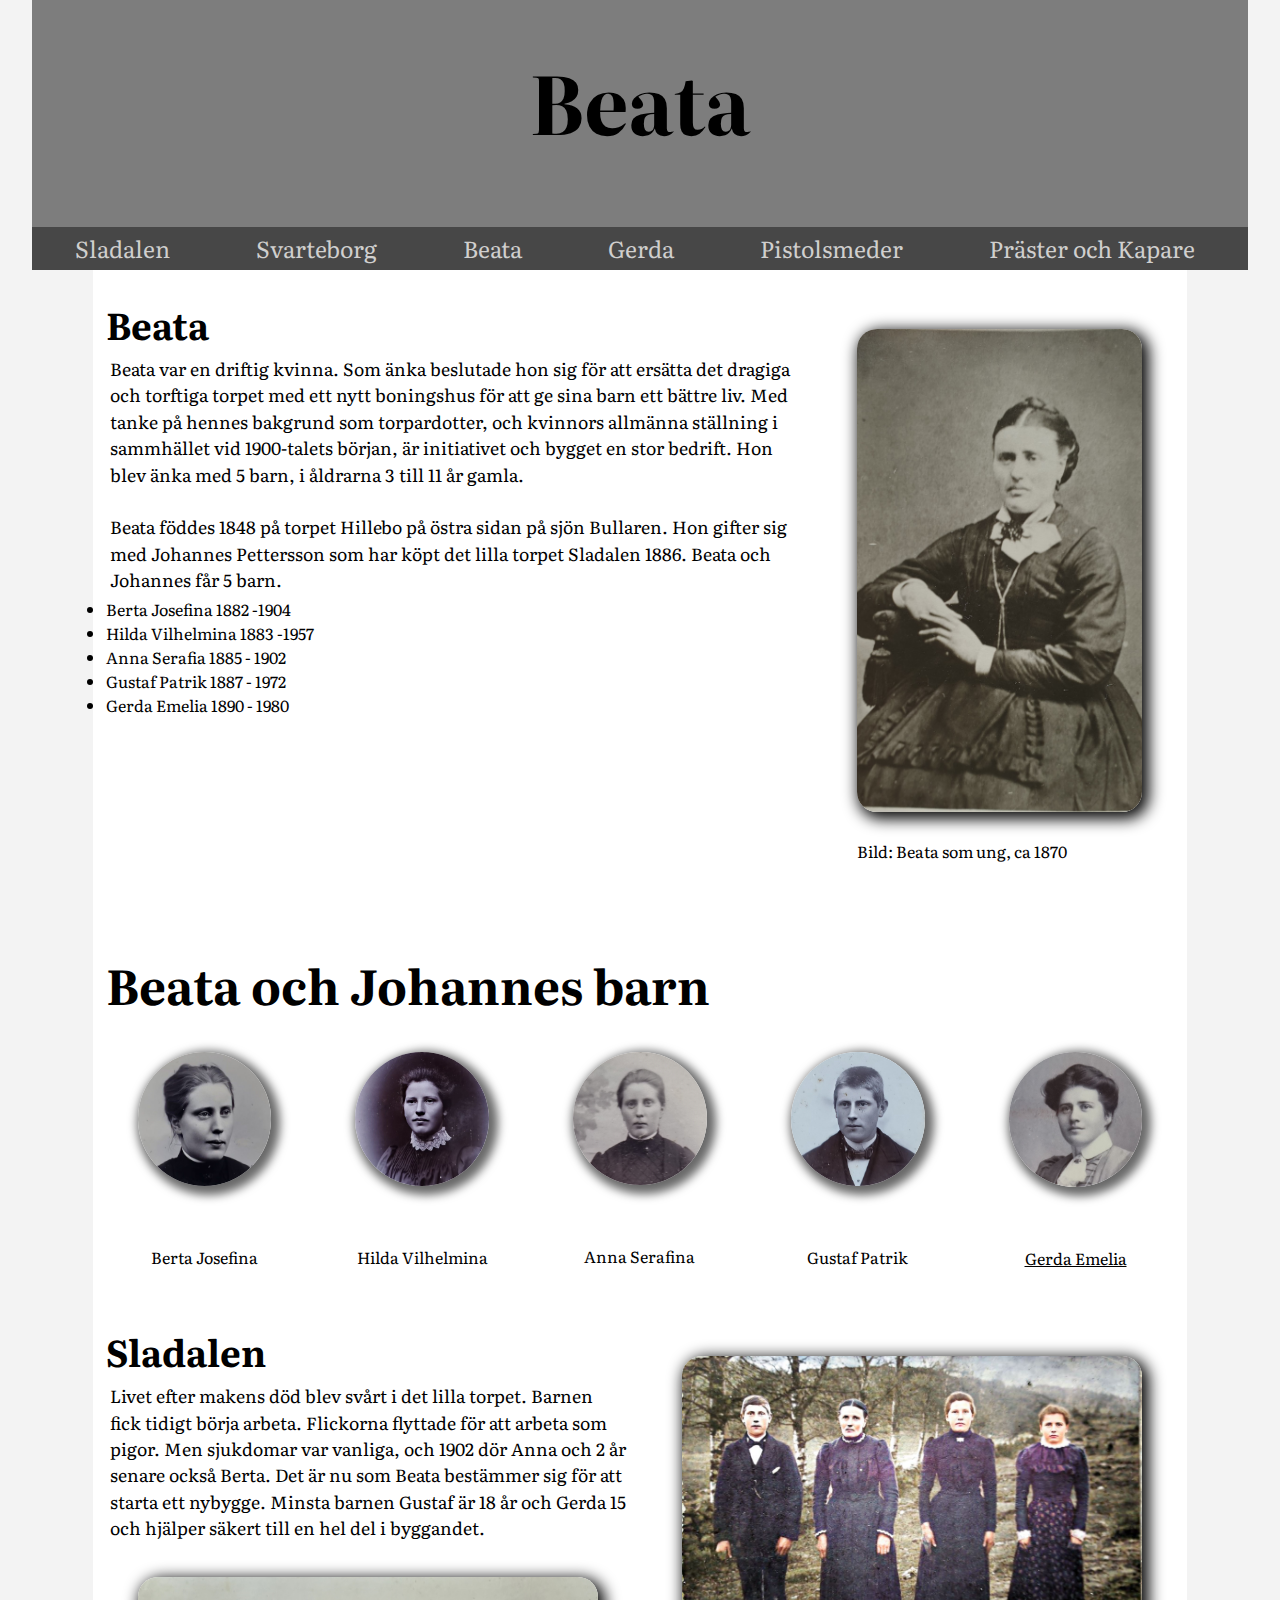
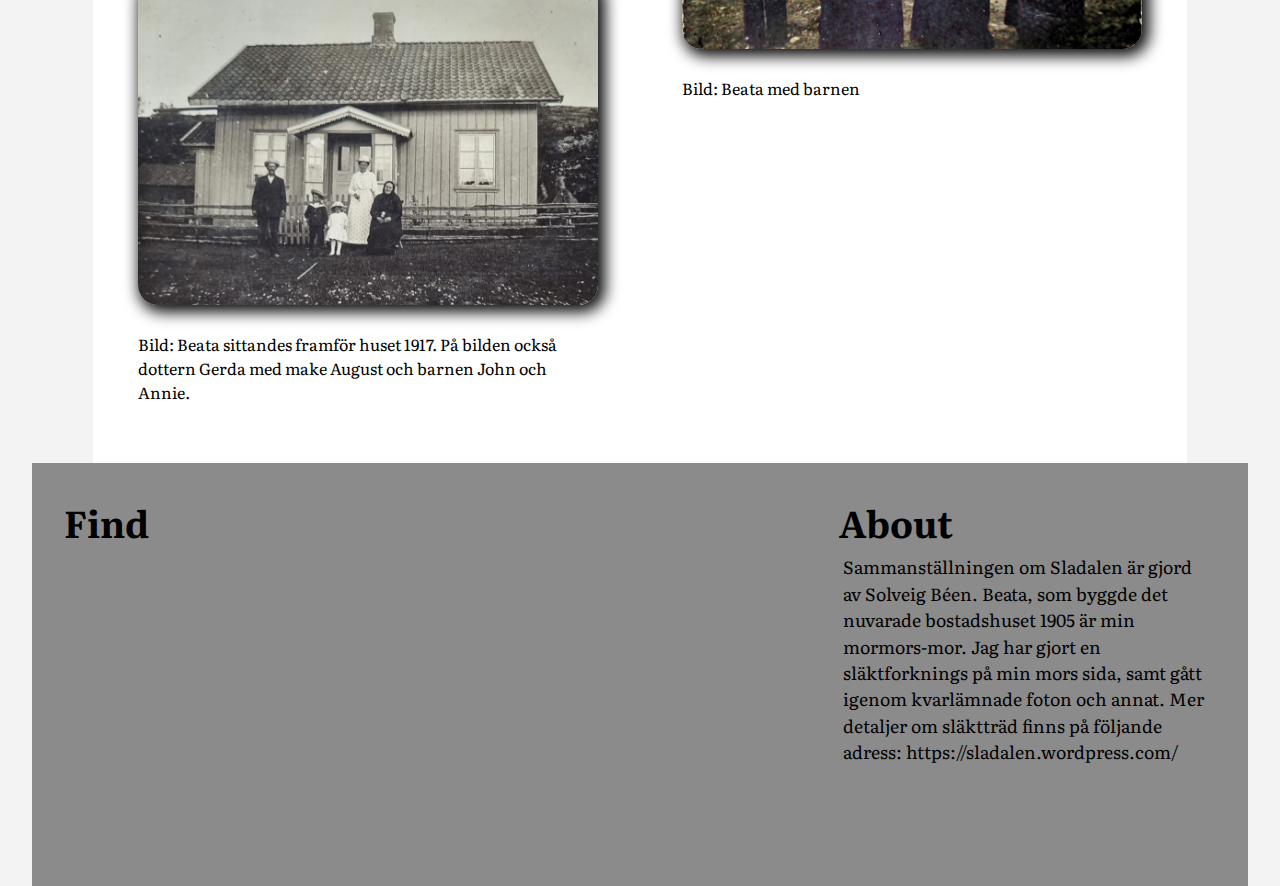
==== Beata.html @ 6a4f31ff "Pages Gerda and Beata added" ====
<!DOCTYPE html>
<html lang="en">
<head>
  <meta charset="UTF-8">
  <meta name="viewport" content="width=device-width, initial-scale=1.0">
  <title>Beata - Sladalen</title>
  <link rel="stylesheet" href="style.css">

  <link rel="preconnect" href="https://fonts.googleapis.com">
  <link rel="preconnect" href="https://fonts.gstatic.com" crossorigin>
  <link href="https://fonts.googleapis.com/css2?family=Hedvig+Letters+Serif:opsz@12..24&display=swap" rel="stylesheet">

  <link rel="preconnect" href="https://fonts.googleapis.com">
  <link rel="preconnect" href="https://fonts.gstatic.com" crossorigin>
  <link href="https://fonts.googleapis.com/css2?family=Libre+Bodoni:wght@300&family=Literata:opsz@7..72&display=swap" rel="stylesheet">
</head>
<body>
  <div id="content-container">
    <header class="header__layout header__layout--narrow">
      <div  class="header-title">
        <h1 class="font--h1">Beata</h1>
      </div>
      <nav class="nav__container">
        <ul class="menu">
            <li class="menu__menuItem"><a href="/index.html">Sladalen</a></li>
            <li class="menu__menuItem"><a href="#work">Svarteborg</a></li>
            <li class="menu__menuItem"><a href="/Beata.html">Beata</a></li>
            <li class="menu__menuItem"><a href="/Gerda.html">Gerda</a></li>
            <li class="menu__menuItem"><a href="/Pistolsmeder.html">Pistolsmeder</a></li>
            <li class="menu__menuItem"><a href="#contact">Präster och Kapare</a></li>
        </ul>
      </nav>
    </header>

    <section class="section__container grid-template--3col">
      <article class="section__container--white-layout col-1">
        <h3 class="font--h3 font--black">Beata</h3>
        <p class="font--text font--black">Beata var en driftig kvinna. Som änka beslutade hon sig för att ersätta det dragiga och torftiga torpet med ett nytt boningshus för att ge sina barn ett bättre liv. Med tanke på hennes bakgrund som torpardotter, och kvinnors allmänna ställning i sammhället vid 1900-talets början, är initiativet och bygget en stor bedrift. Hon blev änka med 5 barn, i åldrarna 3 till 11 år gamla.</br>  </br> 
          Beata föddes 1848 på torpet Hillebo på östra sidan på sjön Bullaren.
          Hon gifter sig med Johannes Pettersson som har köpt det lilla torpet Sladalen 1886. Beata och Johannes får 5 barn. </p> 
          <ul>
            <li>Berta Josefina 1882 -1904</li>
            <li>Hilda Vilhelmina 1883 -1957</li>
            <li>Anna Serafia  1885 - 1902</li>
            <li>Gustaf Patrik 1887 - 1972</li>
            <li>Gerda Emelia 1890 - 1980</li>
          </ul>
          </article>

          <aside class="section__content col-2">
        
            <figure class="figure__wrapper">
              <img src="/images/Beata.jpg" alt="sv/v foto Beata som ung"  class="image__element image__element--card-style">
              <figcaption class="font--black" >Bild: Beata som ung, ca 1870 </figcaption>
            </figure>
          
          </aside>
    </section>
    <section class="section__container">
      <article class="section__container--white-layout">
        <h2 class="font--h2">Beata och Johannes barn</h2>
        <div class="grid-template--5col">
        
          <div class="container__flex">
            
              <figure class="figure__wrapper">
                <img src="/images/Berta.jpg" alt="sv/v foto Anna"  class="image__element image__element--circle">
              </figure>
          
            <p>Berta Josefina</p>
          </div>
          <div class="container__flex">
          <figure class="figure__wrapper">
            <img src="/images/Hilda Vilhelmina.jpg" alt="sv/v foto Hilda"  class="image__element image__element--circle">
          </figure>
            <p>Hilda Vilhelmina</p>
          </div>
          <div class="container__flex">
            <figure class="figure__wrapper">
              <img src="/images/Anna1.jpg" alt="sv/v foto Anna"  class="image__element image__element--circle">
            </figure>
            <p>Anna Serafina</p>
          </div>
          <div class="container__flex">
            <figure class="figure__wrapper">
              <img src="/images/Gustaf Patrik.jpg" alt="sv/v foto Gustaf"  class="image__element image__element--circle">
            </figure>
            <p>Gustaf Patrik</p>
          </div>
          <div class="container__flex">
            <figure class="figure__wrapper">
              <img src="/images/Gerda 2.jpg" alt="sv/v foto Gerda"  class="image__element image__element--circle">
            </figure>
            <p><a href="/Gerda.html">Gerda Emelia</a></p>
          </div>
      </article>
    </section>

    <section class="section__container grid-template--2col">

      <article class="section__container--white-layout col-1">

        <h3 class="font--h3 font--black">Sladalen</h3>
        <p class="font--text font--black">Livet efter makens död blev svårt i det lilla torpet. Barnen fick tidigt börja arbeta. Flickorna flyttade för att arbeta som pigor. Men sjukdomar var vanliga, och 1902 dör Anna och 2 år senare också Berta. Det är nu som Beata bestämmer sig för att starta ett nybygge. Minsta barnen Gustaf är 18 år och Gerda 15 och hjälper säkert till en hel del i byggandet. 


        <figure class="figure__wrapper">
          <img src="/images/Sladalen 1917.jpg" alt="sv/v foto Sladalen 1917"  class="image__element image__element--card-style">
          <figcaption class="font--black" >Bild: Beata sittandes framför huset 1917. På bilden också dottern Gerda med make August och barnen John och Annie.</figcaption>
        </figure>
      </article>
      <article class="section__container--white-layout col-2">

        <figure class="figure__wrapper">
          <img src="/images/Beata m barn.jpg" alt="sv/v foto Beata med barnen Gustaf, Anna och Gerda"  class="image__element image__element--card-style">
          <figcaption class="font--black" >Bild: Beata med barnen  </figcaption>
        </figure>
      </article>
    </section>


    
    <footer class="grid-template--3col"
    >
      <div class="col-1">
        <h3 class="font--h3">Find</h3>
        <iframe src="https://www.google.com/maps/embed?pb=!1m18!1m12!1m3!1d19124.78652272703!2d11.59828302241227!3d58.55956154463955!2m3!1f0!2f0!3f0!3m2!1i1024!2i768!4f13.1!3m3!1m2!1s0x4645ab4264852eb9%3A0x27697c1efc4f1403!2sSLADALEN%2011%2C%20450%2052%20Dingle!5e0!3m2!1sen!2sse!4v1706273907176!5m2!1sen!2sse" id="map"  allowfullscreen="" loading="lazy" referrerpolicy="no-referrer-when-downgrade"></iframe>
      </div>
      <div class="col-2">
        <h3 class="font--h3">About</h3>
        <p class="font--text">Sammanställningen om Sladalen är gjord av Solveig Béen. Beata, som byggde det nuvarade bostadshuset 1905 är min mormors-mor. Jag har gjort en släktforknings på min mors sida, samt gått igenom kvarlämnade foton och annat.
        Mer detaljer om släktträd finns på följande adress: https://sladalen.wordpress.com/
        </p>

      </div>
    </footer>




  </div>
  
</body>
</html>
---- style.css ----
* {
padding:0;
margin:0;
box-sizing: border-box;
font-family: 'Literata', serif;
color: rgb(0, 0, 0);}

body {
  /*font-family: 'Roboto', 'Open Sans',  sans-serif;
  font-size: 16px;
  line-height: 22px;*/
  background-color: #f3f3f3;
 width:100vw;
} 

/*Common Font-styles */

.font--h1 {
  font-size: 2rem;
  @media screen and (min-width: 768px) {
    font-size: 5rem;
    }
}

.font--h2 {
   font-size: 2rem;
   @media screen and (min-width: 768px) {
    font-size: 3rem;
    }
 }

 .font--h3 {
   font-size: 1.5rem;
   @media screen and (min-width: 768px) {
    font-size: 2.3rem;
    }
 }
.font--text {
  font-size: 0.8rem;
  font-weight: 400;
  line-height: 150%;
  margin:4px;
  @media screen and (min-width: 768px) {
  font-size: 1.1rem;
  }
}

.font--black {
  color:rgb(0, 0, 0);
}

.font--white {
  color:white;
}

.font--large {
  font-size: 1.5vw;
}

.link--noDecoration {
  text-decoration: none;
}


.figure__wrapper{
  padding:2rem;
}

.image__element {
  max-width: 100%;
  height: auto;
  display: block;
  margin-bottom:3vh;
}

.image__element--card-style{
  border-radius: 20px;
  box-shadow: 4px 4px 15px 3px rgb(7, 7, 7);
}

.image__element--redsize {
  max-width:15vw;
}

.image__element--circle {
  border-radius: 50rem;
  box-shadow: 4px 4px 10px 5px rgb(105, 105, 105);
}

/* Web Page structure */

#content-container {
 max-width: 95vw;
  margin: 0 auto;
}

/*   Header   */
.header__layout{
  display:flex;
  position: relative;
  
  justify-content: space-between;
  @media screen and (min-width: 768px) {
    flex-direction: column;
    justify-content: center;
    align-items: center; /* Center align horizontally and vertically */
  }
}

.header__layout--large{
  background-image: url('images/Sladalen\ 4.jpg') ;
  background-size: cover;
  height: 25vh;
  @media screen and (min-width: 768px) {
    height: 50vh;
  }
}

.header__layout--narrow{
  background-color: #7d7d7d;
  height: 17vh;
  display:flex;
  @media screen and (min-width: 768px) {
    height: 30vh;
  }
}

.header-title {
  align-self: center; /* Centers horizontally */
  justify-self: center;
  margin:auto;
  @media screen and (min-width: 768px) {
    align-self: center; /* Centers horizontally */
    justify-self: center;
    padding:1rem 3rem;
  }
}

.header-title--background { background-color: rgba(5, 5, 5, 0.545)}

.nav__container {
  font-size:1.8vw ;
  line-height: 250%;
  background-color: #1c1c1c;
  padding:10px 0px 10px 10px;
  @media screen and (min-width: 768px) {
    background-color: #2e2e2eae;
    margin-top:auto;
    line-height: 100%;
    flex-direction: row; 
    bottom: 0; /* Aligns at the bottom */
    width: 100%; /* Makes nav full width */
  } 
} 

.menu__menuItem a {
  color:#d0cfce;
  text-decoration: none;
} 

.menu__menuItem a:hover {
  font-weight: bold;
  color:white;
} 

.menu {
  list-style: none;
  display:flex;
  flex-direction: column;
  @media screen and (min-width: 768px) {
    flex-direction: row; 
    justify-content: space-around; 
  }   
} 

.menu__menuItem {
  margin-right: 20px;
  @media screen and (min-width: 768px) {
  }  
 }

 /* Main Content */
 /*==========================*/

.section__container {
  background: white;
  padding: 3vh 1vw;
  width:100%;
  margin:auto;
  @media screen and (min-width: 768px) {
    width:90%;
   } 
}



/* for Index-page layout*/
.grid-template--2col-fixedHeight {
  display:grid;
  gap:10px;
  grid-template-columns: 1fr ;
  grid-auto-rows: 30vh;
  @media screen and (min-width: 768px) {
    grid-template-columns: 1fr 1fr;
    grid-auto-rows: 40vh;
    gap:20px;
   } 
}


/* content page layout */
.grid-template--2col {
  display:grid;
  gap:10px;
  grid-template-columns: 1fr ;
  @media screen and (min-width: 768px) {
    grid-template-columns: 1fr 1fr;
    gap:20px;
   } 
}

.grid-template--3col {
  display:grid;
  gap:10px;
  grid-template-columns: 1fr ;
  @media screen and (min-width: 768px) {
    grid-template-columns: 2fr 1fr;
    gap:20px;
   } 
}
.grid-template--5col {
  display:grid;
  gap:10px;
  grid-template-columns: 1fr ;
  @media screen and (min-width: 768px) {
    grid-template-columns: repeat(5, 1fr);
    gap:20px;
   }
}

/* position in grid */
.col-1 {
  grid-column-start: 1;
}
.col-2{
  grid-column-start: 1;
  @media screen and (min-width: 768px) {
    grid-column-start: 2;
   } 
}


/* General center vertical alignment */
.container__flex {
  display:flex;
  flex-direction: column;
  align-items: center;
}



/* Index page card layout */
.section__card{ 
  background-size: cover;
  display:flex;
  align-items: center;
  justify-content: center;
  transition:2s ease; /* Adding transition for smooth effect */
  @media screen and (min-width: 768px) {
    border-radius: 20px;
    box-shadow: 4px 4px 10px 5px rgb(105, 105, 105);
  }
}

.section__container--white-layout{ 
  background-color: white;
 
}


.title-container {
  background-color: rgba(5, 5, 5, 0.478);
  padding:1rem;
  transition:  1s ease; /* Adding transition for smooth effect */
  justify-self: center;
}

.title-container:hover {
  background-color: black;
  padding:2rem;
  border-radius: 20px;
}

#sladalen {
  background-color: #b8b3af;
  padding:1rem;
  flex-direction: column;
  @media screen and (min-width: 768px) {
    padding:2rem;
   }
}


/* Footer */
footer {
  background-color: rgb(139, 139, 139);
  padding:1rem;
@media screen and (min-width: 768px) {
  padding:2rem;
 } 
}




/* Section Content Cards */
#svarteborg {
  background-image: url('images/Svarteborg1.jpg');
  position: relative; 
 }

#beata {
  background-image: url('images/Beata\ m\ barn.jpg');
}

#gerda {
  background-image: url('images/Gerda1.jpg');
}

#pistolsmeder {
  background-image:url('images/pistolsmed.jpg') ;
}

#kapare {
  background-image: url('images/ölmevallakyrka.jpg')
}



#map {
  width:100%;
   height:300px; 
   border:0; 
}



/*   pages */
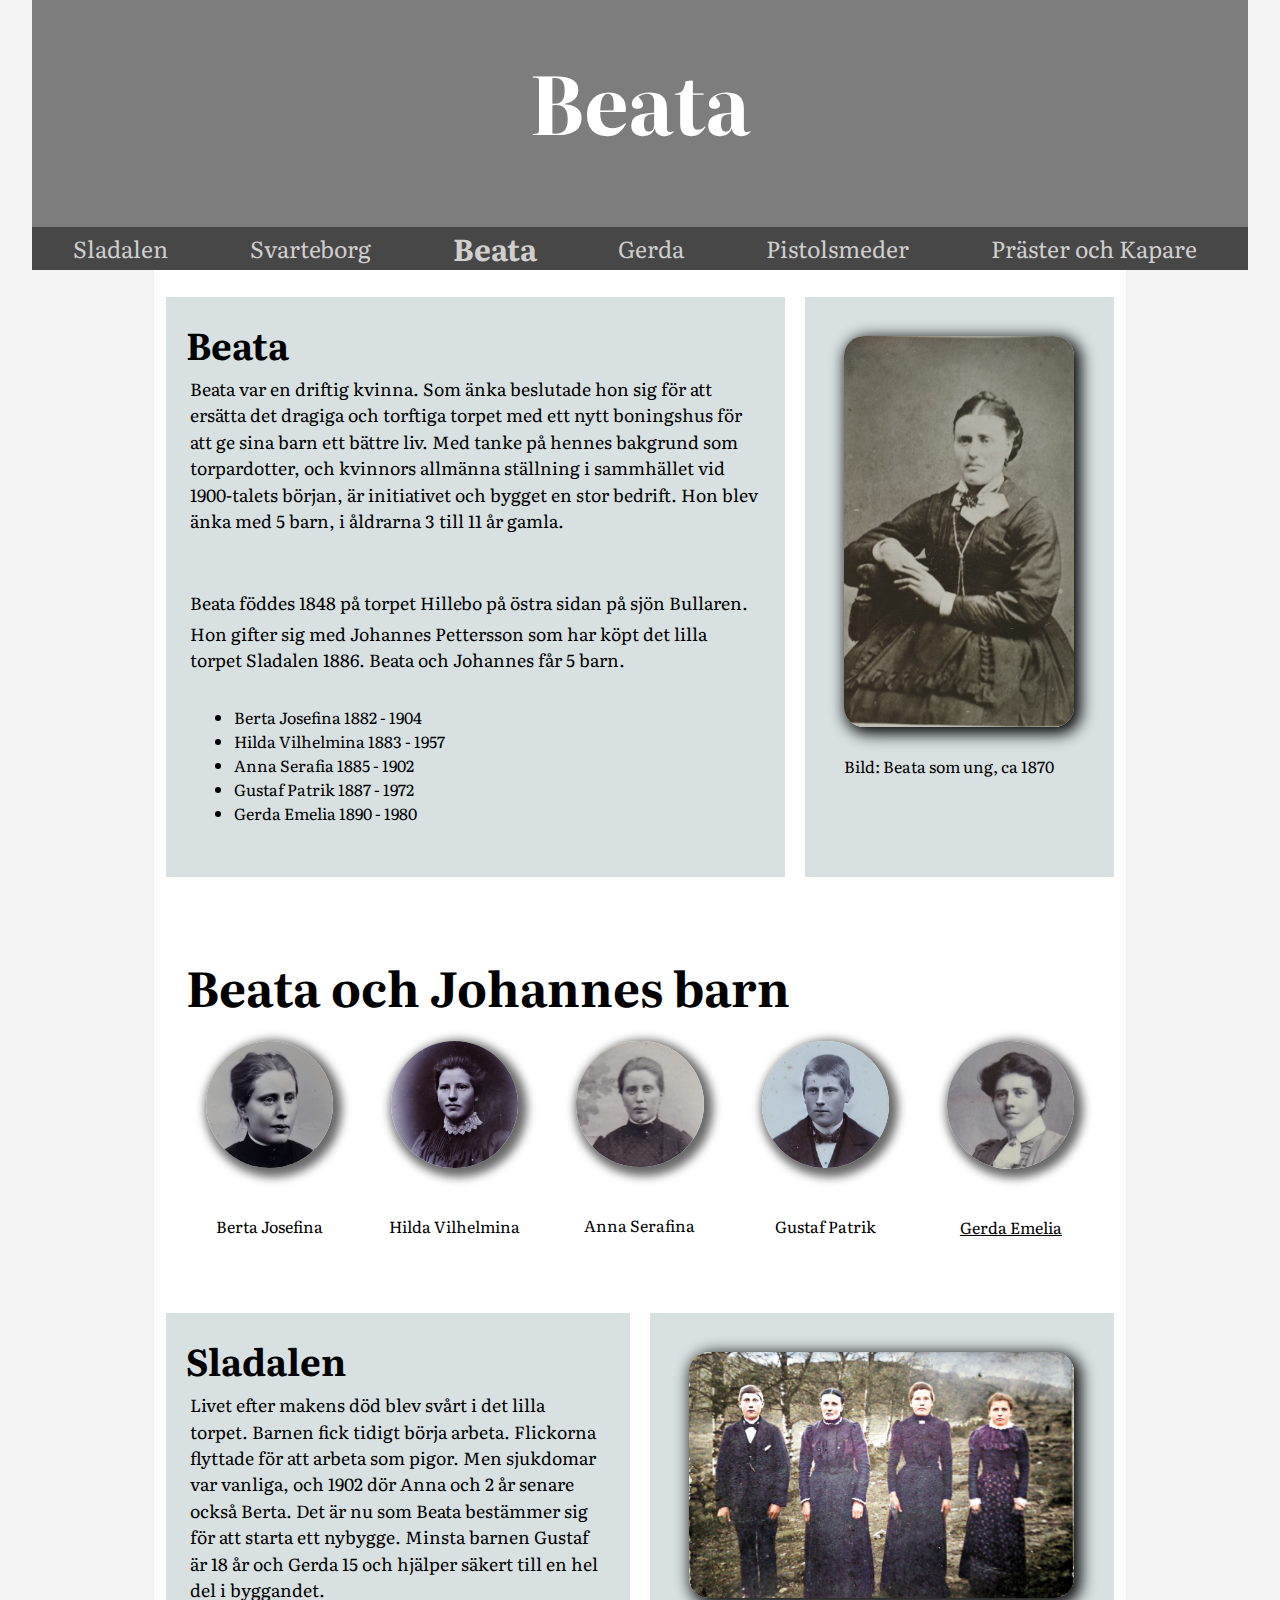
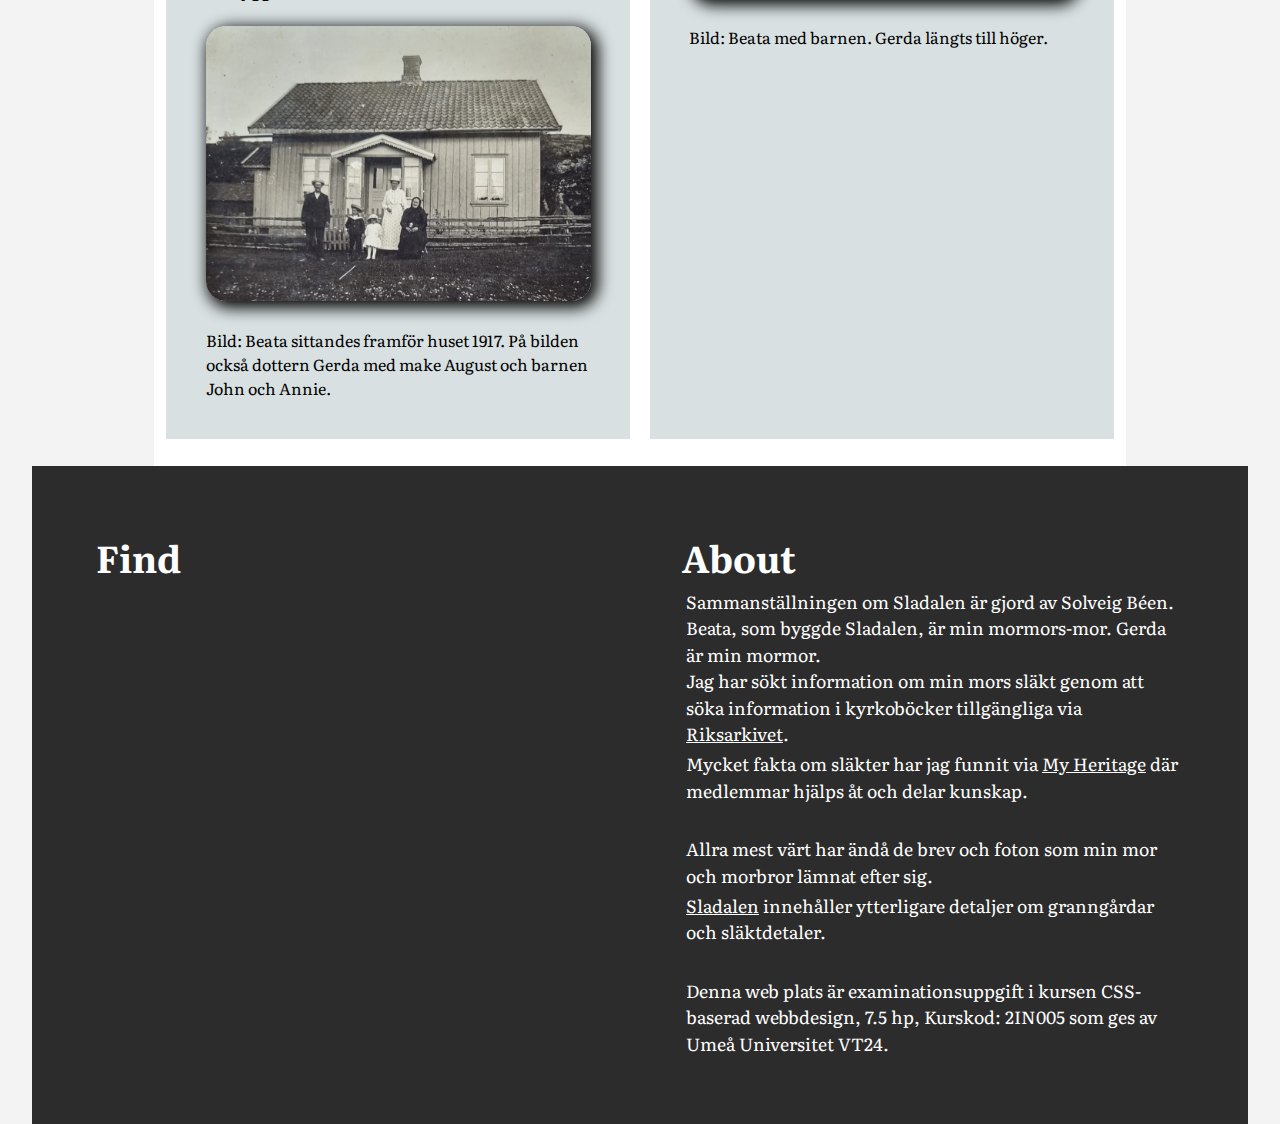
==== commit 36d5cd30: "New pages added" ====
--- a/Beata.html
+++ b/Beata.html
@@ -1,5 +1,5 @@
 <!DOCTYPE html>
-<html lang="en">
+<html lang="sv">
 <head>
   <meta charset="UTF-8">
   <meta name="viewport" content="width=device-width, initial-scale=1.0">
@@ -18,61 +18,60 @@
   <div id="content-container">
     <header class="header__layout header__layout--narrow">
       <div  class="header-title">
-        <h1 class="font--h1">Beata</h1>
+        <h1 class="font--h1 font--white">Beata</h1>
       </div>
       <nav class="nav__container">
         <ul class="menu">
             <li class="menu__menuItem"><a href="/index.html">Sladalen</a></li>
-            <li class="menu__menuItem"><a href="#work">Svarteborg</a></li>
-            <li class="menu__menuItem"><a href="/Beata.html">Beata</a></li>
+            <li class="menu__menuItem"><a href="./Svarteborg.html">Svarteborg</a></li>
+            <li class="menu__menuItem font--large"><a href="/Beata.html"> Beata</a></li>
             <li class="menu__menuItem"><a href="/Gerda.html">Gerda</a></li>
             <li class="menu__menuItem"><a href="/Pistolsmeder.html">Pistolsmeder</a></li>
-            <li class="menu__menuItem"><a href="#contact">Präster och Kapare</a></li>
+            <li class="menu__menuItem"><a href="/Priests.html">Präster och Kapare</a></li>
         </ul>
       </nav>
     </header>
 
     <section class="section__container grid-template--3col">
-      <article class="section__container--white-layout col-1">
-        <h3 class="font--h3 font--black">Beata</h3>
-        <p class="font--text font--black">Beata var en driftig kvinna. Som änka beslutade hon sig för att ersätta det dragiga och torftiga torpet med ett nytt boningshus för att ge sina barn ett bättre liv. Med tanke på hennes bakgrund som torpardotter, och kvinnors allmänna ställning i sammhället vid 1900-talets början, är initiativet och bygget en stor bedrift. Hon blev änka med 5 barn, i åldrarna 3 till 11 år gamla.</br>  </br> 
-          Beata föddes 1848 på torpet Hillebo på östra sidan på sjön Bullaren.
-          Hon gifter sig med Johannes Pettersson som har köpt det lilla torpet Sladalen 1886. Beata och Johannes får 5 barn. </p> 
-          <ul>
-            <li>Berta Josefina 1882 -1904</li>
-            <li>Hilda Vilhelmina 1883 -1957</li>
+      <article class="section__container--grey-layout col-1">
+        <h3 class="font--h3">Beata</h3>
+        <p class="font--text font--black">Beata var en driftig kvinna. Som änka beslutade hon sig för att ersätta det dragiga och torftiga torpet med ett nytt boningshus för att ge sina barn ett bättre liv. Med tanke på hennes bakgrund som torpardotter, och kvinnors allmänna ställning i sammhället vid 1900-talets början, är initiativet och bygget en stor bedrift. Hon blev änka med 5 barn, i åldrarna 3 till 11 år gamla.
+        </p>
+
+        <br>
+        <br>
+        <p class="font--text font--black">Beata föddes 1848 på torpet Hillebo på östra sidan på sjön Bullaren.</p>
+        <p class="font--text font--black">  Hon gifter sig med Johannes Pettersson som har köpt det lilla torpet Sladalen 1886. Beata och Johannes får 5 barn. </p>
+          <ul class="list_element">
+            <li>Berta Josefina 1882 - 1904</li>
+            <li>Hilda Vilhelmina 1883 - 1957</li>
             <li>Anna Serafia  1885 - 1902</li>
             <li>Gustaf Patrik 1887 - 1972</li>
             <li>Gerda Emelia 1890 - 1980</li>
           </ul>
-          </article>
+      </article>
 
-          <aside class="section__content col-2">
-        
-            <figure class="figure__wrapper">
-              <img src="/images/Beata.jpg" alt="sv/v foto Beata som ung"  class="image__element image__element--card-style">
-              <figcaption class="font--black" >Bild: Beata som ung, ca 1870 </figcaption>
-            </figure>
-          
-          </aside>
+      <aside class="section__container--grey-layout col-2">
+        <figure class="figure__wrapper">
+          <img src="/images/Beata.jpg" alt="sv/v foto Beata som ung"  class="image__element image__element--card-style">
+          <figcaption class="font--black" >Bild: Beata som ung, ca 1870 </figcaption>
+        </figure>
+      </aside>
     </section>
     <section class="section__container">
       <article class="section__container--white-layout">
         <h2 class="font--h2">Beata och Johannes barn</h2>
         <div class="grid-template--5col">
-        
           <div class="container__flex">
-            
-              <figure class="figure__wrapper">
-                <img src="/images/Berta.jpg" alt="sv/v foto Anna"  class="image__element image__element--circle">
-              </figure>
-          
+            <figure class="figure__wrapper">
+              <img src="/images/Berta.jpg" alt="sv/v foto Anna"  class="image__element image__element--circle">
+            </figure>
             <p>Berta Josefina</p>
           </div>
           <div class="container__flex">
-          <figure class="figure__wrapper">
-            <img src="/images/Hilda Vilhelmina.jpg" alt="sv/v foto Hilda"  class="image__element image__element--circle">
-          </figure>
+            <figure class="figure__wrapper">
+              <img src="/images/Hilda-Vilhelmina.jpg" alt="sv/v foto Hilda"  class="image__element image__element--circle">
+            </figure>
             <p>Hilda Vilhelmina</p>
           </div>
           <div class="container__flex">
@@ -83,62 +82,59 @@
           </div>
           <div class="container__flex">
             <figure class="figure__wrapper">
-              <img src="/images/Gustaf Patrik.jpg" alt="sv/v foto Gustaf"  class="image__element image__element--circle">
+              <img src="/images/Gustaf-Patrik.jpg" alt="sv/v foto Gustaf"  class="image__element image__element--circle">
             </figure>
             <p>Gustaf Patrik</p>
           </div>
           <div class="container__flex">
             <figure class="figure__wrapper">
-              <img src="/images/Gerda 2.jpg" alt="sv/v foto Gerda"  class="image__element image__element--circle">
+              <img src="/images/Gerda_2.jpg" alt="sv/v foto Gerda"  class="image__element image__element--circle">
             </figure>
             <p><a href="/Gerda.html">Gerda Emelia</a></p>
           </div>
+        </div>
       </article>
     </section>
 
     <section class="section__container grid-template--2col">
-
-      <article class="section__container--white-layout col-1">
-
+      <article class="section__container--grey-layout col-1">
         <h3 class="font--h3 font--black">Sladalen</h3>
-        <p class="font--text font--black">Livet efter makens död blev svårt i det lilla torpet. Barnen fick tidigt börja arbeta. Flickorna flyttade för att arbeta som pigor. Men sjukdomar var vanliga, och 1902 dör Anna och 2 år senare också Berta. Det är nu som Beata bestämmer sig för att starta ett nybygge. Minsta barnen Gustaf är 18 år och Gerda 15 och hjälper säkert till en hel del i byggandet. 
-
+        <p class="font--text font--black">Livet efter makens död blev svårt i det lilla torpet. Barnen fick tidigt börja arbeta. Flickorna flyttade för att arbeta som pigor. Men sjukdomar var vanliga, och 1902 dör Anna och 2 år senare också Berta. Det är nu som Beata bestämmer sig för att starta ett nybygge. Minsta barnen Gustaf är 18 år och Gerda 15 och hjälper säkert till en hel del i byggandet. </p>
 
         <figure class="figure__wrapper">
-          <img src="/images/Sladalen 1917.jpg" alt="sv/v foto Sladalen 1917"  class="image__element image__element--card-style">
+          <img src="/images/Sladalen_1917.jpg" alt="sv/v foto Sladalen 1917"  class="image__element image__element--card-style">
           <figcaption class="font--black" >Bild: Beata sittandes framför huset 1917. På bilden också dottern Gerda med make August och barnen John och Annie.</figcaption>
         </figure>
       </article>
-      <article class="section__container--white-layout col-2">
+      <article class="section__container--grey-layout col-2">
 
         <figure class="figure__wrapper">
-          <img src="/images/Beata m barn.jpg" alt="sv/v foto Beata med barnen Gustaf, Anna och Gerda"  class="image__element image__element--card-style">
-          <figcaption class="font--black" >Bild: Beata med barnen  </figcaption>
+          <img src="/images/Beata_m_barn.jpg" alt="sv/v foto Beata med barnen Gustaf, Anna och Gerda"  class="image__element image__element--card-style">
+          <figcaption class="font--black" >Bild: Beata med barnen. Gerda längts till höger.  </figcaption>
         </figure>
       </article>
     </section>
 
+    <footer class="footer--style grid-template--2col"
+    >
 
-    
-    <footer class="grid-template--3col"
-    >
-      <div class="col-1">
-        <h3 class="font--h3">Find</h3>
-        <iframe src="https://www.google.com/maps/embed?pb=!1m18!1m12!1m3!1d19124.78652272703!2d11.59828302241227!3d58.55956154463955!2m3!1f0!2f0!3f0!3m2!1i1024!2i768!4f13.1!3m3!1m2!1s0x4645ab4264852eb9%3A0x27697c1efc4f1403!2sSLADALEN%2011%2C%20450%2052%20Dingle!5e0!3m2!1sen!2sse!4v1706273907176!5m2!1sen!2sse" id="map"  allowfullscreen="" loading="lazy" referrerpolicy="no-referrer-when-downgrade"></iframe>
+      <div class="footer__wrapper--layout col-1">
+        <h3 class="font--h3 font--white">Find</h3>
+        <iframe src="https://www.google.com/maps/embed?pb=!1m18!1m12!1m3!1d19124.78652272703!2d11.59828302241227!3d58.55956154463955!2m3!1f0!2f0!3f0!3m2!1i1024!2i768!4f13.1!3m3!1m2!1s0x4645ab4264852eb9%3A0x27697c1efc4f1403!2sSLADALEN%2011%2C%20450%2052%20Dingle!5e0!3m2!1sen!2sse!4v1706273907176!5m2!1sen!2sse" title=" " class="footer__map--style"  allowfullscreen="" loading="lazy" referrerpolicy="no-referrer-when-downgrade"></iframe>
       </div>
-      <div class="col-2">
-        <h3 class="font--h3">About</h3>
-        <p class="font--text">Sammanställningen om Sladalen är gjord av Solveig Béen. Beata, som byggde det nuvarade bostadshuset 1905 är min mormors-mor. Jag har gjort en släktforknings på min mors sida, samt gått igenom kvarlämnade foton och annat.
-        Mer detaljer om släktträd finns på följande adress: https://sladalen.wordpress.com/
+      <div class="footer__wrapper--layout col-2">
+        <h3 class="font--h3 font--white">About</h3>
+        <p class="font--text font--white">Sammanställningen om Sladalen är gjord av Solveig Béen. Beata, som byggde Sladalen, är min mormors-mor. Gerda är min mormor.  <br>Jag har sökt information om min mors släkt genom att söka  information i kyrkoböcker tillgängliga via <a class="font--white" href="https://riksarkivet.se/start">Riksarkivet</a>.<br> </p>
+          <p class="font--text font--white">Mycket fakta om släkter har jag funnit via <a class="font--white" href="https://www.myheritage.se/">My Heritage</a> där medlemmar hjälps åt och delar kunskap.</p> <br> <p class="font--text font--white">Allra mest värt har ändå de brev och foton som min mor och morbror lämnat efter sig.</p>
+          <p class="font--text font--white"> <a class="font--white" href="https://sladalen.wordpress.com/">Sladalen</a> innehåller ytterligare detaljer om granngårdar och släktdetaler.
         </p>
+        <br>
+        <p class="font--text font--white">Denna web plats är examinationsuppgift i kursen CSS-baserad webbdesign, 7.5 hp, Kurskod: 2IN005 som ges av Umeå Universitet VT24.</p>
 
       </div>
     </footer>
 
+  </div>
 
-
-
-  </div>
-  
 </body>
 </html>--- a/style.css
+++ b/style.css
@@ -54,16 +54,28 @@
 }
 
 .font--large {
-  font-size: 1.5vw;
+  font-size: 1.3em;
+  font-weight: bold;
+}
+
+.font--cursive {
+  font-style: italic;
+}
+
+.responsive-text {
+  max-width: 100%;
 }
 
 .link--noDecoration {
   text-decoration: none;
 }
 
+.list_element {
+  margin: 2rem 3rem;
+}
 
 .figure__wrapper{
-  padding:2rem;
+  padding:1.2rem;
 }
 
 .image__element {
@@ -79,7 +91,7 @@
 }
 
 .image__element--redsize {
-  max-width:15vw;
+  max-width:30vw;
 }
 
 .image__element--circle {
@@ -87,6 +99,10 @@
   box-shadow: 4px 4px 10px 5px rgb(105, 105, 105);
 }
 
+.image__element--embedded {
+  float:right;
+}
+
 /* Web Page structure */
 
 #content-container {
@@ -97,8 +113,6 @@
 /*   Header   */
 .header__layout{
   display:flex;
-  position: relative;
-  
   justify-content: space-between;
   @media screen and (min-width: 768px) {
     flex-direction: column;
@@ -188,7 +202,7 @@
   width:100%;
   margin:auto;
   @media screen and (min-width: 768px) {
-    width:90%;
+    width:80%;
    } 
 }
 
@@ -228,6 +242,17 @@
     gap:20px;
    } 
 }
+
+.grid-template--2-1col {
+  display:grid;
+  gap:10px;
+  grid-template-columns: 1fr ;
+  @media screen and (min-width: 768px) {
+    grid-template-columns: 1fr 2fr;
+    gap:20px;
+   } 
+}
+
 .grid-template--5col {
   display:grid;
   gap:10px;
@@ -259,25 +284,18 @@
 
 
 
-/* Index page card layout */
+/* Index page card style */
 .section__card{ 
   background-size: cover;
   display:flex;
   align-items: center;
   justify-content: center;
-  transition:2s ease; /* Adding transition for smooth effect */
+  /*transition:2s ease; /* Adding transition for smooth effect */
   @media screen and (min-width: 768px) {
     border-radius: 20px;
     box-shadow: 4px 4px 10px 5px rgb(105, 105, 105);
   }
 }
-
-.section__container--white-layout{ 
-  background-color: white;
- 
-}
-
-
 .title-container {
   background-color: rgba(5, 5, 5, 0.478);
   padding:1rem;
@@ -287,10 +305,51 @@
 
 .title-container:hover {
   background-color: black;
+  padding:2rem 1rem;
+  border-radius: 20px;
+}
+
+
+
+/* content page style */
+.section__container--white-layout{ 
+  background-color: white;
+  @media screen and (min-width: 768px) {
+   padding:20px;
+  }
+}
+
+.section__container--grey-layout{ 
+  background-color: rgb(216, 224, 225);
+  @media screen and (min-width: 768px) {
+   padding:20px;
+  }
+}
+
+
+
+
+/* Footer */
+.footer--style {
+  background-color: rgb(45, 44, 44);
+  padding:1rem;
+@media screen and (min-width: 768px) {
   padding:2rem;
-  border-radius: 20px;
-}
-
+ } 
+}
+.footer__wrapper--layout{
+  padding:2rem; 
+ 
+}
+.footer__map--style {
+  width:100%;
+   height:300px; 
+   border:0; 
+   margin-top:1rem;
+}
+
+
+/* Section Content Cards */
 #sladalen {
   background-color: #b8b3af;
   padding:1rem;
@@ -300,27 +359,12 @@
    }
 }
 
-
-/* Footer */
-footer {
-  background-color: rgb(139, 139, 139);
-  padding:1rem;
-@media screen and (min-width: 768px) {
-  padding:2rem;
- } 
-}
-
-
-
-
-/* Section Content Cards */
 #svarteborg {
   background-image: url('images/Svarteborg1.jpg');
-  position: relative; 
  }
 
 #beata {
-  background-image: url('images/Beata\ m\ barn.jpg');
+  background-image: url('images/Beata_m_barn.jpg');
 }
 
 #gerda {
@@ -337,17 +381,6 @@
 
 
 
-#map {
-  width:100%;
-   height:300px; 
-   border:0; 
-}
-
-
-
-/*   pages */
-
-
-
-
-
+
+
+
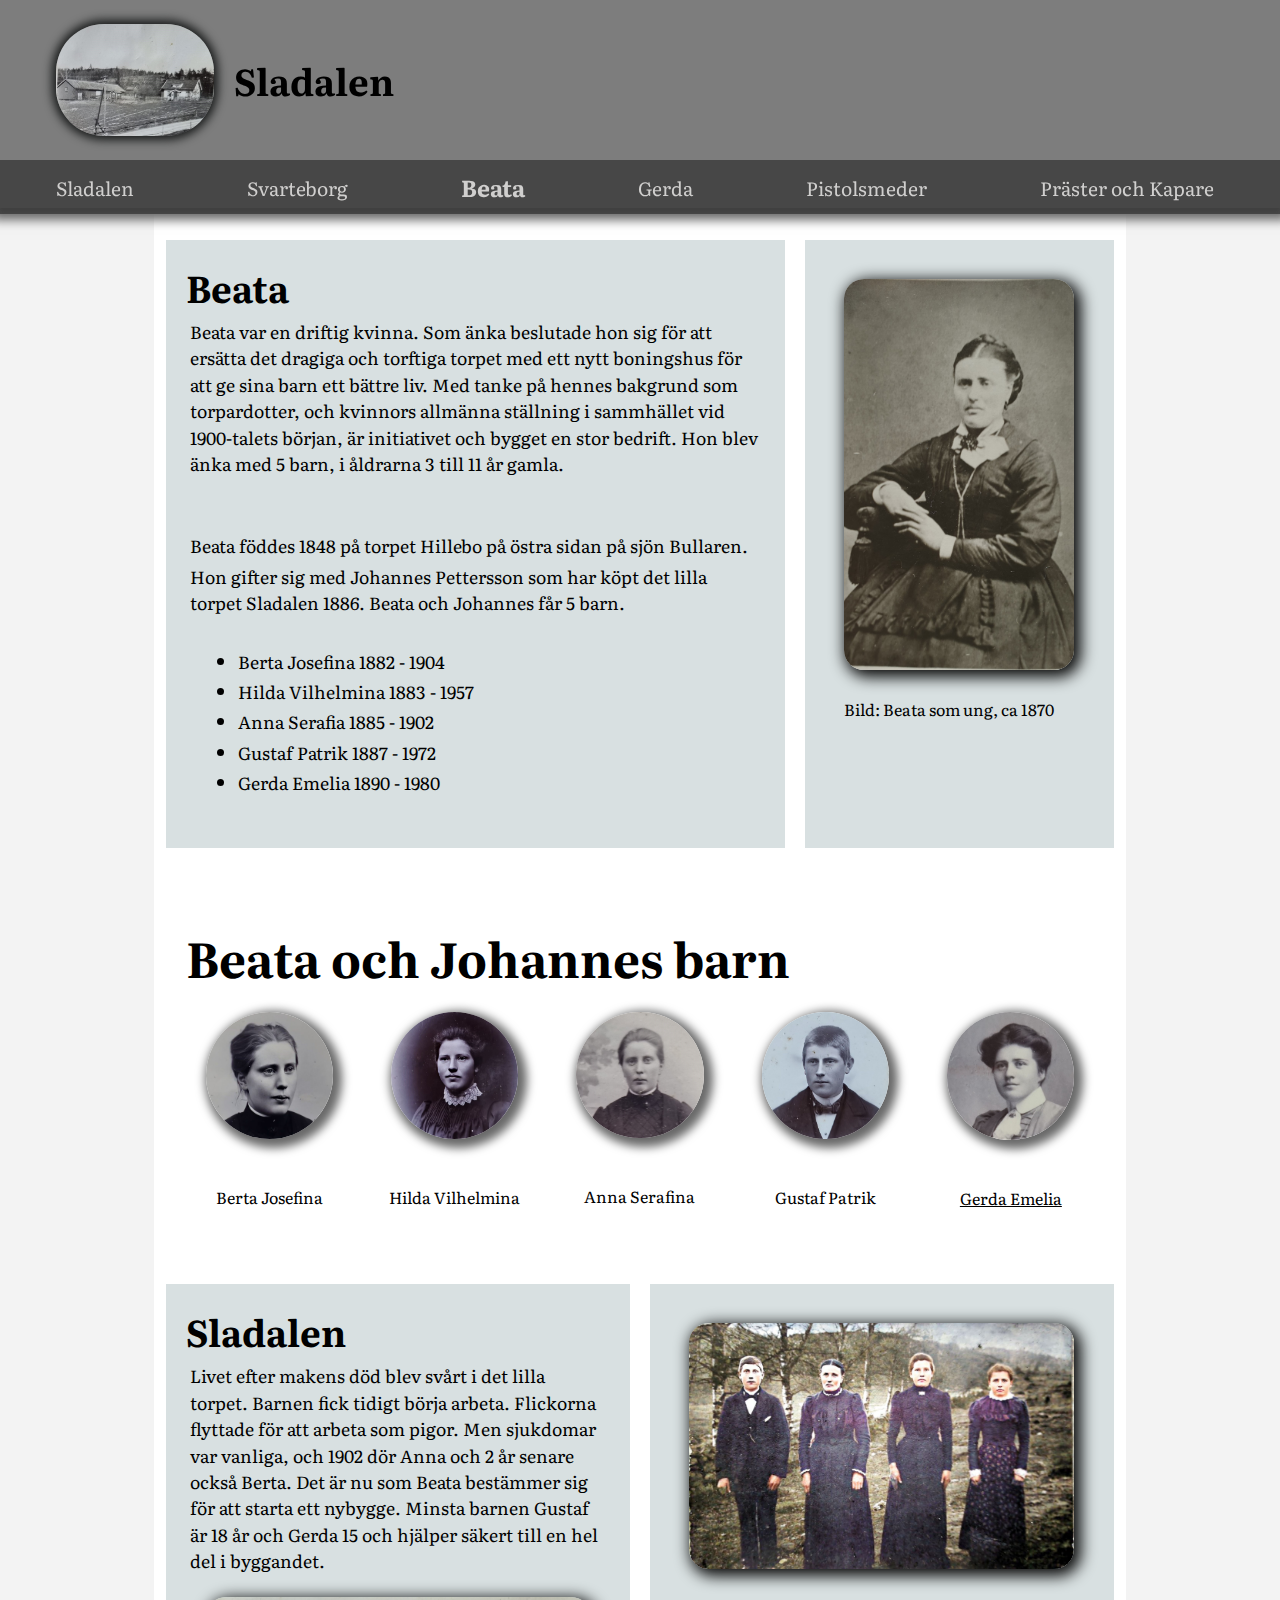
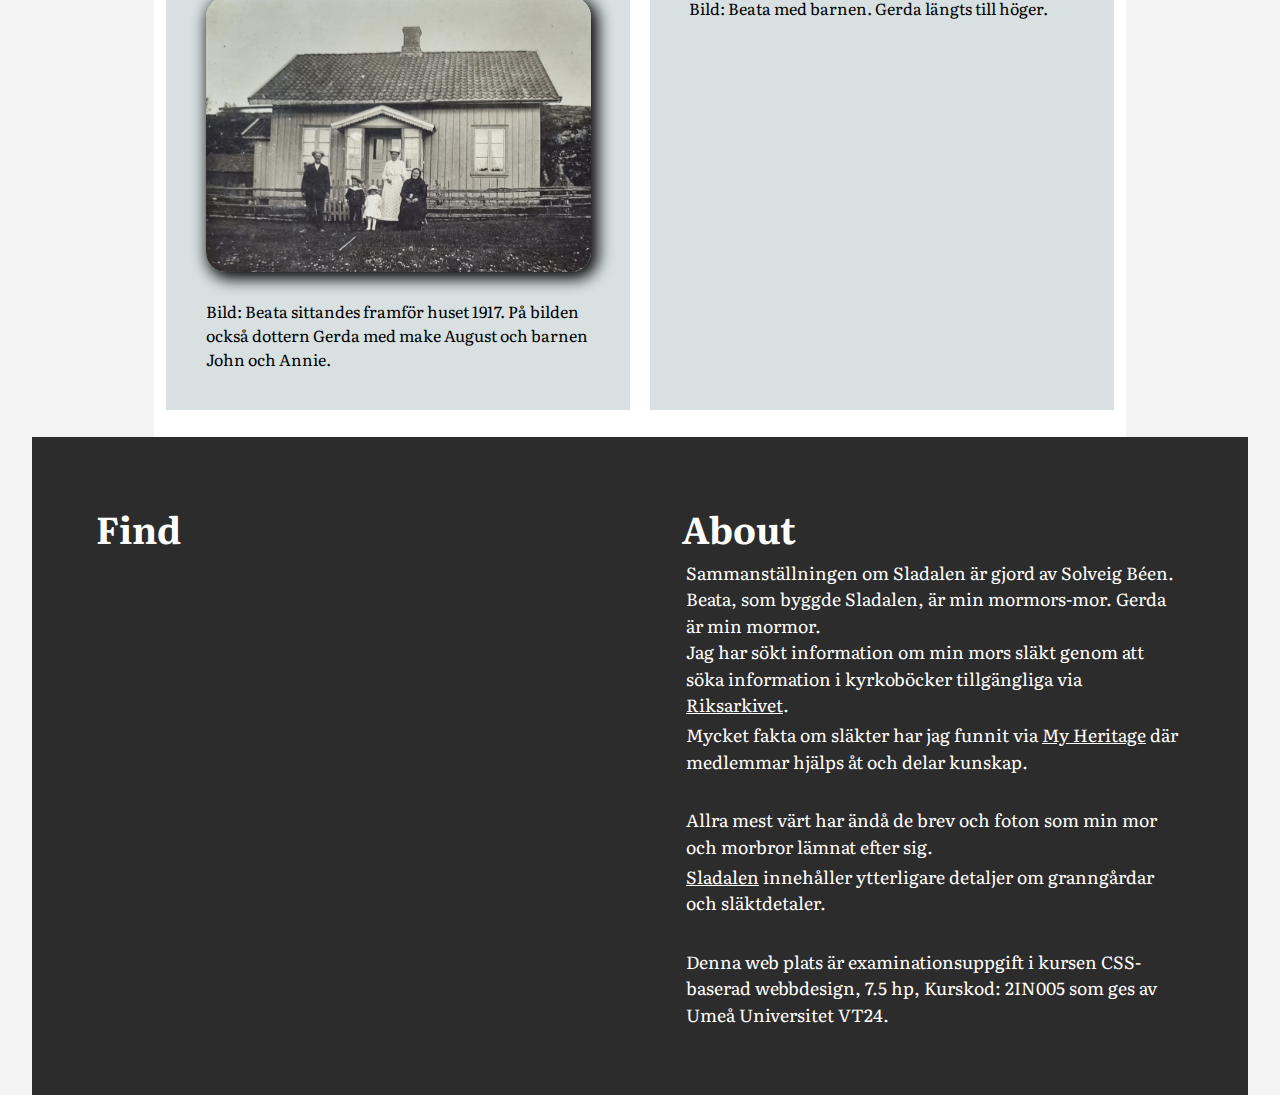
==== commit 7d0c54d0: "Updated hero." ====
--- a/Beata.html
+++ b/Beata.html
@@ -17,14 +17,15 @@
 <body>
   <div id="content-container">
     <header class="header__layout header__layout--narrow">
-      <div  class="header-title">
-        <h1 class="font--h1 font--white">Beata</h1>
+      <div  class="logo">
+        <img src="/images/Sladalen6.jpg" alt="sv/v foto Sladalen"  class=" logo__img">
+        <h1 class="font--h3">Sladalen</h1 >
       </div>
       <nav class="nav__container">
         <ul class="menu">
             <li class="menu__menuItem"><a href="/index.html">Sladalen</a></li>
             <li class="menu__menuItem"><a href="./Svarteborg.html">Svarteborg</a></li>
-            <li class="menu__menuItem font--large"><a href="/Beata.html"> Beata</a></li>
+            <li class="menu__menuItem font--large"><a href="/Beata.html" class="font--large"> Beata</a></li>
             <li class="menu__menuItem"><a href="/Gerda.html">Gerda</a></li>
             <li class="menu__menuItem"><a href="/Pistolsmeder.html">Pistolsmeder</a></li>
             <li class="menu__menuItem"><a href="/Priests.html">Präster och Kapare</a></li>
@@ -32,22 +33,22 @@
       </nav>
     </header>
 
-    <section class="section__container grid-template--3col">
+    <section class="section__container section__container--lower grid-template--3col">
       <article class="section__container--grey-layout col-1">
         <h3 class="font--h3">Beata</h3>
-        <p class="font--text font--black">Beata var en driftig kvinna. Som änka beslutade hon sig för att ersätta det dragiga och torftiga torpet med ett nytt boningshus för att ge sina barn ett bättre liv. Med tanke på hennes bakgrund som torpardotter, och kvinnors allmänna ställning i sammhället vid 1900-talets början, är initiativet och bygget en stor bedrift. Hon blev änka med 5 barn, i åldrarna 3 till 11 år gamla.
+        <p class="font--text">Beata var en driftig kvinna. Som änka beslutade hon sig för att ersätta det dragiga och torftiga torpet med ett nytt boningshus för att ge sina barn ett bättre liv. Med tanke på hennes bakgrund som torpardotter, och kvinnors allmänna ställning i sammhället vid 1900-talets början, är initiativet och bygget en stor bedrift. Hon blev änka med 5 barn, i åldrarna 3 till 11 år gamla.
         </p>
 
         <br>
         <br>
-        <p class="font--text font--black">Beata föddes 1848 på torpet Hillebo på östra sidan på sjön Bullaren.</p>
-        <p class="font--text font--black">  Hon gifter sig med Johannes Pettersson som har köpt det lilla torpet Sladalen 1886. Beata och Johannes får 5 barn. </p>
+        <p class="font--text">Beata föddes 1848 på torpet Hillebo på östra sidan på sjön Bullaren.</p>
+        <p class="font--text">  Hon gifter sig med Johannes Pettersson som har köpt det lilla torpet Sladalen 1886. Beata och Johannes får 5 barn. </p>
           <ul class="list_element">
-            <li>Berta Josefina 1882 - 1904</li>
-            <li>Hilda Vilhelmina 1883 - 1957</li>
-            <li>Anna Serafia  1885 - 1902</li>
-            <li>Gustaf Patrik 1887 - 1972</li>
-            <li>Gerda Emelia 1890 - 1980</li>
+            <li class="font--text">Berta Josefina 1882 - 1904</li>
+            <li class="font--text">Hilda Vilhelmina 1883 - 1957</li>
+            <li class="font--text">Anna Serafia  1885 - 1902</li>
+            <li class="font--text">Gustaf Patrik 1887 - 1972</li>
+            <li class="font--text">Gerda Emelia 1890 - 1980</li>
           </ul>
       </article>
 
--- a/style.css
+++ b/style.css
@@ -1,20 +1,17 @@
 * {
-padding:0;
-margin:0;
-box-sizing: border-box;
-font-family: 'Literata', serif;
-color: rgb(0, 0, 0);}
+  padding:0;
+  margin:0;
+  box-sizing: border-box;
+  font-family: 'Literata', serif;
+  color: rgb(0, 0, 0);
+}
 
 body {
-  /*font-family: 'Roboto', 'Open Sans',  sans-serif;
-  font-size: 16px;
-  line-height: 22px;*/
   background-color: #f3f3f3;
- width:100vw;
+  width:100vw;
 } 
 
 /*Common Font-styles */
-
 .font--h1 {
   font-size: 2rem;
   @media screen and (min-width: 768px) {
@@ -29,12 +26,12 @@
     }
  }
 
- .font--h3 {
-   font-size: 1.5rem;
-   @media screen and (min-width: 768px) {
-    font-size: 2.3rem;
-    }
- }
+.font--h3 {
+  font-size: 1.5rem;
+  @media screen and (min-width: 768px) {
+  font-size: 2.3rem;
+  }
+}
 .font--text {
   font-size: 0.8rem;
   font-weight: 400;
@@ -45,16 +42,12 @@
   }
 }
 
-.font--black {
-  color:rgb(0, 0, 0);
-}
-
 .font--white {
   color:white;
 }
 
 .font--large {
-  font-size: 1.3em;
+  font-size:1.2em;
   font-weight: bold;
 }
 
@@ -66,12 +59,9 @@
   max-width: 100%;
 }
 
-.link--noDecoration {
-  text-decoration: none;
-}
-
 .list_element {
   margin: 2rem 3rem;
+  
 }
 
 .figure__wrapper{
@@ -99,6 +89,28 @@
   box-shadow: 4px 4px 10px 5px rgb(105, 105, 105);
 }
 
+.logo {
+  margin-left:2rem;
+  padding:1.5rem;
+  display:flex;
+  flex-direction: column;
+  align-items: center;
+  @media screen and (min-width: 768px) {
+    flex-direction: row;
+    align-items: center;
+    gap:20px;
+  }
+}
+.logo__img{
+  height:6rem;
+  border-radius: 2rem;
+  box-shadow: 0px 0px 10px 4px rgb(25, 27, 27) ;
+  @media screen and (min-width: 768px) {
+    height:7rem;
+    border-radius: 3rem;
+  }
+}
+
 .image__element--embedded {
   float:right;
 }
@@ -111,61 +123,79 @@
 }
 
 /*   Header   */
-.header__layout{
-  display:flex;
-  justify-content: space-between;
-  @media screen and (min-width: 768px) {
-    flex-direction: column;
-    justify-content: center;
-    align-items: center; /* Center align horizontally and vertically */
-  }
-}
 
 .header__layout--large{
-  background-image: url('images/Sladalen\ 4.jpg') ;
+  background-image: url('images/Sladalen4.jpg') ;
   background-size: cover;
   height: 25vh;
+  width:100%;
+  display:flex;
+  justify-content: space-between;
   @media screen and (min-width: 768px) {
     height: 50vh;
+    flex-direction: column;
+    justify-content:space-between;
   }
 }
 
 .header__layout--narrow{
   background-color: #7d7d7d;
-  height: 17vh;
-  display:flex;
-  @media screen and (min-width: 768px) {
-    height: 30vh;
-  }
-}
-
+  height: 10rem;
+  width:100%;
+  display:flex;
+  justify-content: space-between;
+  position:fixed;
+  left:0;
+  box-shadow: 0px 4px 10px 8px rgb(105, 105, 105);
+  @media screen and (min-width: 768px) {
+    height: 13rem;
+    flex-direction: column;
+    align-items: flex-start /* Center align horizontally and vertically */
+  }
+}
+
+
+/*index page */
 .header-title {
-  align-self: center; /* Centers horizontally */
-  justify-self: center;
   margin:auto;
-  @media screen and (min-width: 768px) {
-    align-self: center; /* Centers horizontally */
-    justify-self: center;
-    padding:1rem 3rem;
-  }
-}
-
-.header-title--background { background-color: rgba(5, 5, 5, 0.545)}
-
+  background-color: rgba(5, 5, 5, 0.545);
+  @media screen and (min-width: 768px) {
+    border-radius: 20px;
+    padding:0rem 4rem;
+  }
+}
+
+/*navigation menu */
 .nav__container {
-  font-size:1.8vw ;
-  line-height: 250%;
   background-color: #1c1c1c;
-  padding:10px 0px 10px 10px;
+  padding:5px 0px 10px 10px;
   @media screen and (min-width: 768px) {
     background-color: #2e2e2eae;
-    margin-top:auto;
-    line-height: 100%;
-    flex-direction: row; 
-    bottom: 0; /* Aligns at the bottom */
-    width: 100%; /* Makes nav full width */
+    bottom: 0; 
+    width: 100%; 
   } 
 } 
+
+.menu {
+  list-style: none;
+  display:flex;
+  flex-direction: column;
+  justify-content: space-around; 
+  @media screen and (min-width: 768px) {
+    flex-direction: row; 
+    justify-content: space-around; 
+    align-items: center;
+  }   
+} 
+
+.menu__menuItem {
+  font-size: 0.7rem;
+  margin-top: 5px;
+  margin-right: 20px;
+  @media screen and (min-width: 768px) {
+    font-size: 1.2rem;
+  }  
+ }
 
 .menu__menuItem a {
   color:#d0cfce;
@@ -176,37 +206,30 @@
   font-weight: bold;
   color:white;
 } 
-
-.menu {
-  list-style: none;
-  display:flex;
-  flex-direction: column;
-  @media screen and (min-width: 768px) {
-    flex-direction: row; 
-    justify-content: space-around; 
-  }   
-} 
-
-.menu__menuItem {
-  margin-right: 20px;
-  @media screen and (min-width: 768px) {
-  }  
- }
+.link--noDecoration {
+  text-decoration: none;
+}
 
  /* Main Content */
  /*==========================*/
 
 .section__container {
   background: white;
-  padding: 3vh 1vw;
+  padding:  3vh 1vw;
   width:100%;
   margin:auto;
   @media screen and (min-width: 768px) {
     width:80%;
-   } 
-}
-
-
+    padding: 3vh 1vw;
+   } 
+}
+
+.section__container--lower{
+  padding-top: 11rem;
+  @media screen and (min-width: 768px) {
+    padding-top:15rem;
+   } 
+}
 
 /* for Index-page layout*/
 .grid-template--2col-fixedHeight {
@@ -221,7 +244,6 @@
    } 
 }
 
-
 /* content page layout */
 .grid-template--2col {
   display:grid;
@@ -283,7 +305,6 @@
 }
 
 
-
 /* Index page card style */
 .section__card{ 
   background-size: cover;
@@ -314,6 +335,7 @@
 /* content page style */
 .section__container--white-layout{ 
   background-color: white;
+  padding:20px;
   @media screen and (min-width: 768px) {
    padding:20px;
   }
@@ -321,6 +343,7 @@
 
 .section__container--grey-layout{ 
   background-color: rgb(216, 224, 225);
+  padding:20px;
   @media screen and (min-width: 768px) {
    padding:20px;
   }
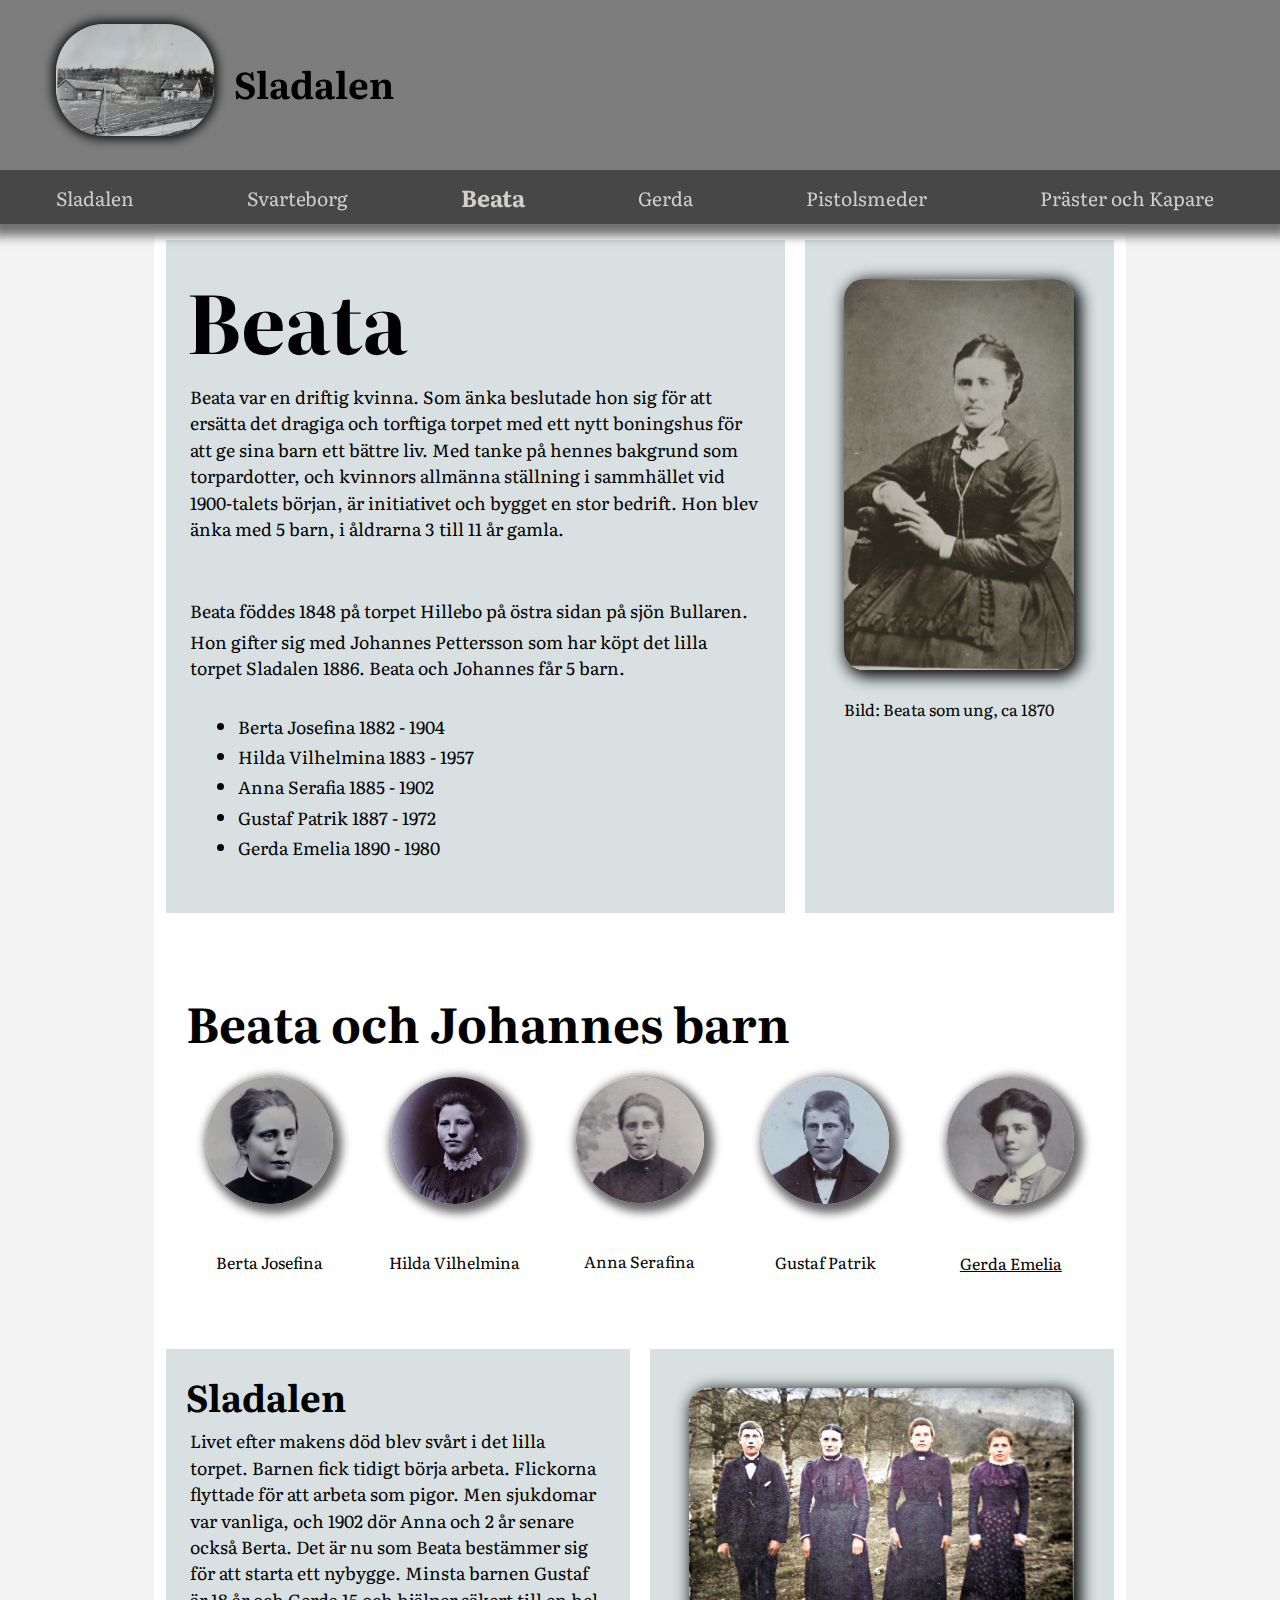
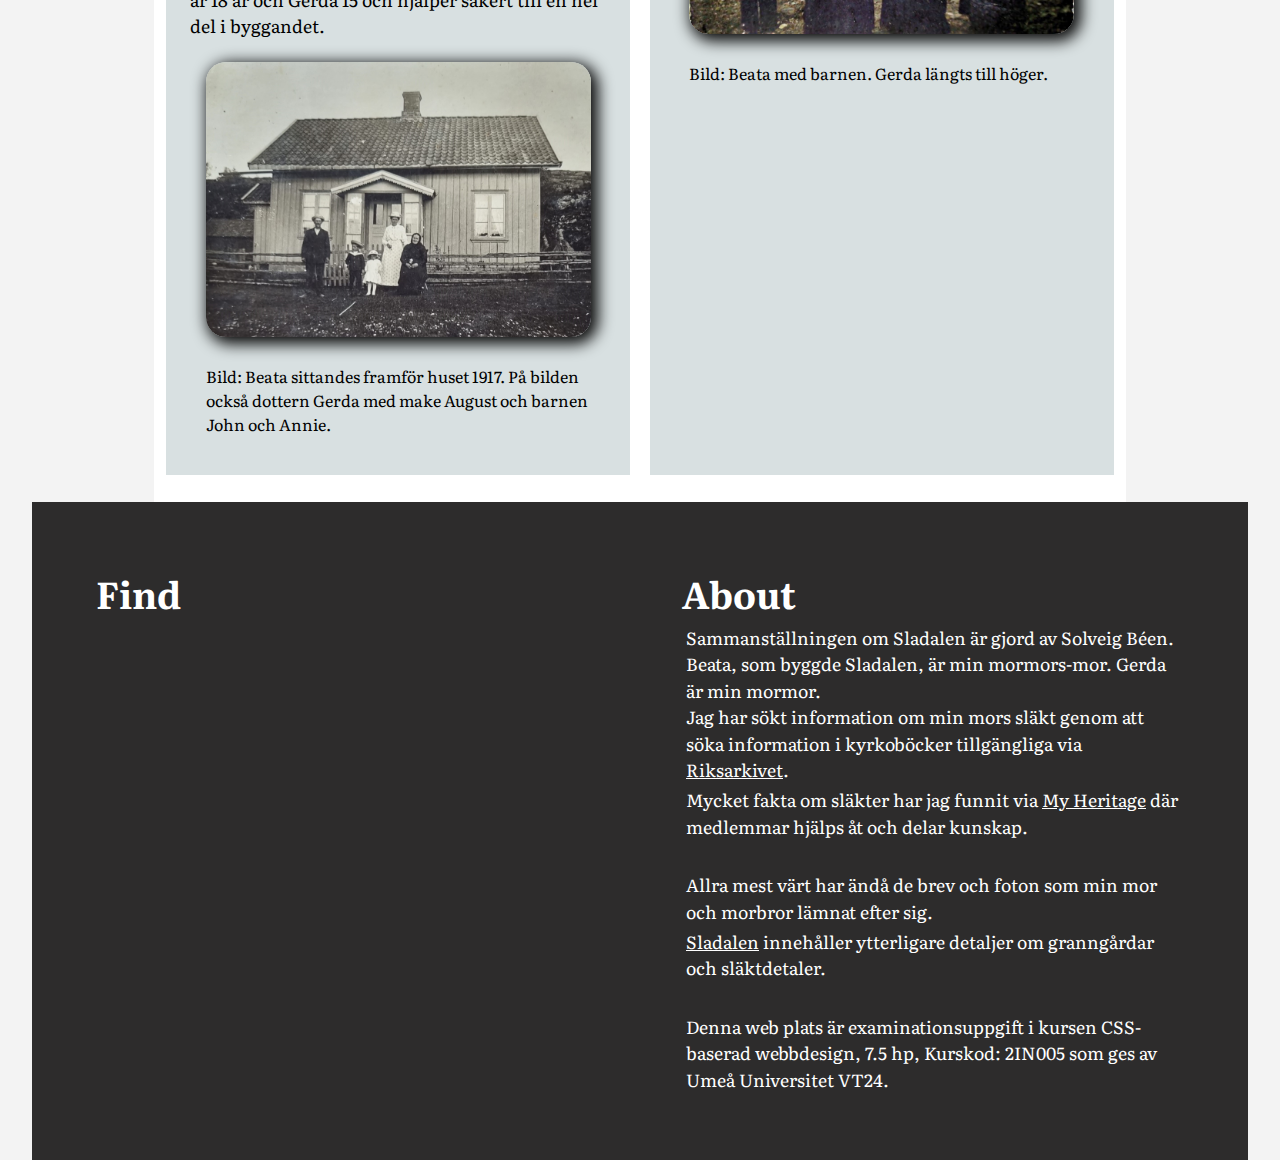
==== commit 39f3e69f: "Page Sladalen added" ====
--- a/Beata.html
+++ b/Beata.html
@@ -1,141 +1,237 @@
 <!DOCTYPE html>
 <html lang="sv">
-<head>
-  <meta charset="UTF-8">
-  <meta name="viewport" content="width=device-width, initial-scale=1.0">
-  <title>Beata - Sladalen</title>
-  <link rel="stylesheet" href="style.css">
-
-  <link rel="preconnect" href="https://fonts.googleapis.com">
-  <link rel="preconnect" href="https://fonts.gstatic.com" crossorigin>
-  <link href="https://fonts.googleapis.com/css2?family=Hedvig+Letters+Serif:opsz@12..24&display=swap" rel="stylesheet">
-
-  <link rel="preconnect" href="https://fonts.googleapis.com">
-  <link rel="preconnect" href="https://fonts.gstatic.com" crossorigin>
-  <link href="https://fonts.googleapis.com/css2?family=Libre+Bodoni:wght@300&family=Literata:opsz@7..72&display=swap" rel="stylesheet">
-</head>
-<body>
-  <div id="content-container">
-    <header class="header__layout header__layout--narrow">
-      <div  class="logo">
-        <img src="/images/Sladalen6.jpg" alt="sv/v foto Sladalen"  class=" logo__img">
-        <h1 class="font--h3">Sladalen</h1 >
-      </div>
-      <nav class="nav__container">
-        <ul class="menu">
-            <li class="menu__menuItem"><a href="/index.html">Sladalen</a></li>
-            <li class="menu__menuItem"><a href="./Svarteborg.html">Svarteborg</a></li>
-            <li class="menu__menuItem font--large"><a href="/Beata.html" class="font--large"> Beata</a></li>
+  <head>
+    <meta charset="UTF-8" />
+    <meta name="viewport" content="width=device-width, initial-scale=1.0" />
+    <title>Beata - Sladalen</title>
+    <link rel="stylesheet" href="style.css" />
+
+    <link rel="preconnect" href="https://fonts.googleapis.com" />
+    <link rel="preconnect" href="https://fonts.gstatic.com" crossorigin />
+    <link
+      href="https://fonts.googleapis.com/css2?family=Hedvig+Letters+Serif:opsz@12..24&display=swap"
+      rel="stylesheet" />
+
+    <link rel="preconnect" href="https://fonts.googleapis.com" />
+    <link rel="preconnect" href="https://fonts.gstatic.com" crossorigin />
+    <link
+      href="https://fonts.googleapis.com/css2?family=Libre+Bodoni:wght@300&family=Literata:opsz@7..72&display=swap"
+      rel="stylesheet" />
+  </head>
+  <body>
+    <div id="content-container">
+      <header class="header__layout header__layout--narrow">
+        <div class="logo">
+          <a href="./index.html">
+            <img
+              src="/images/Sladalen6.jpg"
+              alt="sv/v foto Sladalen"
+              class="logo__img"
+          /></a>
+          <h3 class="font--h3">Sladalen</h3>
+        </div>
+        <nav class="nav__container">
+          <ul class="menu">
+            <li class="menu__menuItem">
+              <a href="./Sladalen.html">Sladalen</a>
+            </li>
+            <li class="menu__menuItem">
+              <a href="./Svarteborg.html">Svarteborg</a>
+            </li>
+            <li class="menu__menuItem font--large">
+              <a href="/Beata.html" class="font--large"> Beata</a>
+            </li>
             <li class="menu__menuItem"><a href="/Gerda.html">Gerda</a></li>
-            <li class="menu__menuItem"><a href="/Pistolsmeder.html">Pistolsmeder</a></li>
-            <li class="menu__menuItem"><a href="/Priests.html">Präster och Kapare</a></li>
-        </ul>
-      </nav>
-    </header>
-
-    <section class="section__container section__container--lower grid-template--3col">
-      <article class="section__container--grey-layout col-1">
-        <h3 class="font--h3">Beata</h3>
-        <p class="font--text">Beata var en driftig kvinna. Som änka beslutade hon sig för att ersätta det dragiga och torftiga torpet med ett nytt boningshus för att ge sina barn ett bättre liv. Med tanke på hennes bakgrund som torpardotter, och kvinnors allmänna ställning i sammhället vid 1900-talets början, är initiativet och bygget en stor bedrift. Hon blev änka med 5 barn, i åldrarna 3 till 11 år gamla.
-        </p>
-
-        <br>
-        <br>
-        <p class="font--text">Beata föddes 1848 på torpet Hillebo på östra sidan på sjön Bullaren.</p>
-        <p class="font--text">  Hon gifter sig med Johannes Pettersson som har köpt det lilla torpet Sladalen 1886. Beata och Johannes får 5 barn. </p>
+            <li class="menu__menuItem">
+              <a href="/Pistolsmeder.html">Pistolsmeder</a>
+            </li>
+            <li class="menu__menuItem">
+              <a href="/Priests.html">Präster och Kapare</a>
+            </li>
+          </ul>
+        </nav>
+      </header>
+
+      <section
+        class="section__container section__container--lower grid-template--3col">
+        <article class="section__container--grey-layout col-1">
+          <h1 class="font--h1">Beata</h1>
+          <p class="font--text">
+            Beata var en driftig kvinna. Som änka beslutade hon sig för att
+            ersätta det dragiga och torftiga torpet med ett nytt boningshus för
+            att ge sina barn ett bättre liv. Med tanke på hennes bakgrund som
+            torpardotter, och kvinnors allmänna ställning i sammhället vid
+            1900-talets början, är initiativet och bygget en stor bedrift. Hon
+            blev änka med 5 barn, i åldrarna 3 till 11 år gamla.
+          </p>
+
+          <br />
+          <br />
+          <p class="font--text">
+            Beata föddes 1848 på torpet Hillebo på östra sidan på sjön Bullaren.
+          </p>
+          <p class="font--text">
+            Hon gifter sig med Johannes Pettersson som har köpt det lilla torpet
+            Sladalen 1886. Beata och Johannes får 5 barn.
+          </p>
           <ul class="list_element">
             <li class="font--text">Berta Josefina 1882 - 1904</li>
             <li class="font--text">Hilda Vilhelmina 1883 - 1957</li>
-            <li class="font--text">Anna Serafia  1885 - 1902</li>
+            <li class="font--text">Anna Serafia 1885 - 1902</li>
             <li class="font--text">Gustaf Patrik 1887 - 1972</li>
             <li class="font--text">Gerda Emelia 1890 - 1980</li>
           </ul>
-      </article>
-
-      <aside class="section__container--grey-layout col-2">
-        <figure class="figure__wrapper">
-          <img src="/images/Beata.jpg" alt="sv/v foto Beata som ung"  class="image__element image__element--card-style">
-          <figcaption class="font--black" >Bild: Beata som ung, ca 1870 </figcaption>
-        </figure>
-      </aside>
-    </section>
-    <section class="section__container">
-      <article class="section__container--white-layout">
-        <h2 class="font--h2">Beata och Johannes barn</h2>
-        <div class="grid-template--5col">
-          <div class="container__flex">
-            <figure class="figure__wrapper">
-              <img src="/images/Berta.jpg" alt="sv/v foto Anna"  class="image__element image__element--circle">
-            </figure>
-            <p>Berta Josefina</p>
+        </article>
+
+        <aside class="section__container--grey-layout col-2">
+          <figure class="figure__wrapper">
+            <img
+              src="/images/Beata.jpg"
+              alt="sv/v foto Beata som ung"
+              class="image__element image__element--card-style" />
+            <figcaption class="font--black">
+              Bild: Beata som ung, ca 1870
+            </figcaption>
+          </figure>
+        </aside>
+      </section>
+      <section class="section__container">
+        <article class="section__container--white-layout">
+          <h2 class="font--h2">Beata och Johannes barn</h2>
+          <div class="grid-template--5col">
+            <div class="container__flex">
+              <figure class="figure__wrapper">
+                <img
+                  src="/images/Berta.jpg"
+                  alt="sv/v foto Anna"
+                  class="image__element image__element--circle" />
+              </figure>
+              <p>Berta Josefina</p>
+            </div>
+            <div class="container__flex">
+              <figure class="figure__wrapper">
+                <img
+                  src="/images/Hilda-Vilhelmina.jpg"
+                  alt="sv/v foto Hilda"
+                  class="image__element image__element--circle" />
+              </figure>
+              <p>Hilda Vilhelmina</p>
+            </div>
+            <div class="container__flex">
+              <figure class="figure__wrapper">
+                <img
+                  src="/images/Anna1.jpg"
+                  alt="sv/v foto Anna"
+                  class="image__element image__element--circle" />
+              </figure>
+              <p>Anna Serafina</p>
+            </div>
+            <div class="container__flex">
+              <figure class="figure__wrapper">
+                <img
+                  src="/images/Gustaf-Patrik.jpg"
+                  alt="sv/v foto Gustaf"
+                  class="image__element image__element--circle" />
+              </figure>
+              <p>Gustaf Patrik</p>
+            </div>
+            <div class="container__flex">
+              <figure class="figure__wrapper">
+                <img
+                  src="/images/Gerda_2.jpg"
+                  alt="sv/v foto Gerda"
+                  class="image__element image__element--circle" />
+              </figure>
+              <p><a href="/Gerda.html">Gerda Emelia</a></p>
+            </div>
           </div>
-          <div class="container__flex">
-            <figure class="figure__wrapper">
-              <img src="/images/Hilda-Vilhelmina.jpg" alt="sv/v foto Hilda"  class="image__element image__element--circle">
-            </figure>
-            <p>Hilda Vilhelmina</p>
-          </div>
-          <div class="container__flex">
-            <figure class="figure__wrapper">
-              <img src="/images/Anna1.jpg" alt="sv/v foto Anna"  class="image__element image__element--circle">
-            </figure>
-            <p>Anna Serafina</p>
-          </div>
-          <div class="container__flex">
-            <figure class="figure__wrapper">
-              <img src="/images/Gustaf-Patrik.jpg" alt="sv/v foto Gustaf"  class="image__element image__element--circle">
-            </figure>
-            <p>Gustaf Patrik</p>
-          </div>
-          <div class="container__flex">
-            <figure class="figure__wrapper">
-              <img src="/images/Gerda_2.jpg" alt="sv/v foto Gerda"  class="image__element image__element--circle">
-            </figure>
-            <p><a href="/Gerda.html">Gerda Emelia</a></p>
-          </div>
+        </article>
+      </section>
+
+      <section class="section__container grid-template--2col">
+        <article class="section__container--grey-layout col-1">
+          <h3 class="font--h3 font--black">Sladalen</h3>
+          <p class="font--text font--black">
+            Livet efter makens död blev svårt i det lilla torpet. Barnen fick
+            tidigt börja arbeta. Flickorna flyttade för att arbeta som pigor.
+            Men sjukdomar var vanliga, och 1902 dör Anna och 2 år senare också
+            Berta. Det är nu som Beata bestämmer sig för att starta ett nybygge.
+            Minsta barnen Gustaf är 18 år och Gerda 15 och hjälper säkert till
+            en hel del i byggandet.
+          </p>
+
+          <figure class="figure__wrapper">
+            <img
+              src="/images/Sladalen_1917.jpg"
+              alt="sv/v foto Sladalen 1917"
+              class="image__element image__element--card-style" />
+            <figcaption class="font--black">
+              Bild: Beata sittandes framför huset 1917. På bilden också dottern
+              Gerda med make August och barnen John och Annie.
+            </figcaption>
+          </figure>
+        </article>
+        <article class="section__container--grey-layout col-2">
+          <figure class="figure__wrapper">
+            <img
+              src="/images/Beata_m_barn.jpg"
+              alt="sv/v foto Beata med barnen Gustaf, Anna och Gerda"
+              class="image__element image__element--card-style" />
+            <figcaption class="font--black">
+              Bild: Beata med barnen. Gerda längts till höger.
+            </figcaption>
+          </figure>
+        </article>
+      </section>
+
+      <footer class="footer--style grid-template--2col">
+        <div class="footer__wrapper--layout col-1">
+          <h3 class="font--h3 font--white">Find</h3>
+          <iframe
+            src="https://www.google.com/maps/embed?pb=!1m18!1m12!1m3!1d19124.78652272703!2d11.59828302241227!3d58.55956154463955!2m3!1f0!2f0!3f0!3m2!1i1024!2i768!4f13.1!3m3!1m2!1s0x4645ab4264852eb9%3A0x27697c1efc4f1403!2sSLADALEN%2011%2C%20450%2052%20Dingle!5e0!3m2!1sen!2sse!4v1706273907176!5m2!1sen!2sse"
+            title=" "
+            class="footer__map--style"
+            allowfullscreen=""
+            loading="lazy"
+            referrerpolicy="no-referrer-when-downgrade"></iframe>
         </div>
-      </article>
-    </section>
-
-    <section class="section__container grid-template--2col">
-      <article class="section__container--grey-layout col-1">
-        <h3 class="font--h3 font--black">Sladalen</h3>
-        <p class="font--text font--black">Livet efter makens död blev svårt i det lilla torpet. Barnen fick tidigt börja arbeta. Flickorna flyttade för att arbeta som pigor. Men sjukdomar var vanliga, och 1902 dör Anna och 2 år senare också Berta. Det är nu som Beata bestämmer sig för att starta ett nybygge. Minsta barnen Gustaf är 18 år och Gerda 15 och hjälper säkert till en hel del i byggandet. </p>
-
-        <figure class="figure__wrapper">
-          <img src="/images/Sladalen_1917.jpg" alt="sv/v foto Sladalen 1917"  class="image__element image__element--card-style">
-          <figcaption class="font--black" >Bild: Beata sittandes framför huset 1917. På bilden också dottern Gerda med make August och barnen John och Annie.</figcaption>
-        </figure>
-      </article>
-      <article class="section__container--grey-layout col-2">
-
-        <figure class="figure__wrapper">
-          <img src="/images/Beata_m_barn.jpg" alt="sv/v foto Beata med barnen Gustaf, Anna och Gerda"  class="image__element image__element--card-style">
-          <figcaption class="font--black" >Bild: Beata med barnen. Gerda längts till höger.  </figcaption>
-        </figure>
-      </article>
-    </section>
-
-    <footer class="footer--style grid-template--2col"
-    >
-
-      <div class="footer__wrapper--layout col-1">
-        <h3 class="font--h3 font--white">Find</h3>
-        <iframe src="https://www.google.com/maps/embed?pb=!1m18!1m12!1m3!1d19124.78652272703!2d11.59828302241227!3d58.55956154463955!2m3!1f0!2f0!3f0!3m2!1i1024!2i768!4f13.1!3m3!1m2!1s0x4645ab4264852eb9%3A0x27697c1efc4f1403!2sSLADALEN%2011%2C%20450%2052%20Dingle!5e0!3m2!1sen!2sse!4v1706273907176!5m2!1sen!2sse" title=" " class="footer__map--style"  allowfullscreen="" loading="lazy" referrerpolicy="no-referrer-when-downgrade"></iframe>
-      </div>
-      <div class="footer__wrapper--layout col-2">
-        <h3 class="font--h3 font--white">About</h3>
-        <p class="font--text font--white">Sammanställningen om Sladalen är gjord av Solveig Béen. Beata, som byggde Sladalen, är min mormors-mor. Gerda är min mormor.  <br>Jag har sökt information om min mors släkt genom att söka  information i kyrkoböcker tillgängliga via <a class="font--white" href="https://riksarkivet.se/start">Riksarkivet</a>.<br> </p>
-          <p class="font--text font--white">Mycket fakta om släkter har jag funnit via <a class="font--white" href="https://www.myheritage.se/">My Heritage</a> där medlemmar hjälps åt och delar kunskap.</p> <br> <p class="font--text font--white">Allra mest värt har ändå de brev och foton som min mor och morbror lämnat efter sig.</p>
-          <p class="font--text font--white"> <a class="font--white" href="https://sladalen.wordpress.com/">Sladalen</a> innehåller ytterligare detaljer om granngårdar och släktdetaler.
-        </p>
-        <br>
-        <p class="font--text font--white">Denna web plats är examinationsuppgift i kursen CSS-baserad webbdesign, 7.5 hp, Kurskod: 2IN005 som ges av Umeå Universitet VT24.</p>
-
-      </div>
-    </footer>
-
-  </div>
-
-</body>
-</html>+        <div class="footer__wrapper--layout col-2">
+          <h3 class="font--h3 font--white">About</h3>
+          <p class="font--text font--white">
+            Sammanställningen om Sladalen är gjord av Solveig Béen. Beata, som
+            byggde Sladalen, är min mormors-mor. Gerda är min mormor. <br />Jag
+            har sökt information om min mors släkt genom att söka information i
+            kyrkoböcker tillgängliga via
+            <a class="font--white" href="https://riksarkivet.se/start"
+              >Riksarkivet</a
+            >.<br />
+          </p>
+          <p class="font--text font--white">
+            Mycket fakta om släkter har jag funnit via
+            <a class="font--white" href="https://www.myheritage.se/"
+              >My Heritage</a
+            >
+            där medlemmar hjälps åt och delar kunskap.
+          </p>
+          <br />
+          <p class="font--text font--white">
+            Allra mest värt har ändå de brev och foton som min mor och morbror
+            lämnat efter sig.
+          </p>
+          <p class="font--text font--white">
+            <a class="font--white" href="https://sladalen.wordpress.com/"
+              >Sladalen</a
+            >
+            innehåller ytterligare detaljer om granngårdar och släktdetaler.
+          </p>
+          <br />
+          <p class="font--text font--white">
+            Denna web plats är examinationsuppgift i kursen CSS-baserad
+            webbdesign, 7.5 hp, Kurskod: 2IN005 som ges av Umeå Universitet
+            VT24.
+          </p>
+        </div>
+      </footer>
+    </div>
+  </body>
+</html>
--- a/style.css
+++ b/style.css
@@ -1,53 +1,53 @@
 * {
-  padding:0;
-  margin:0;
+  padding: 0;
+  margin: 0;
   box-sizing: border-box;
-  font-family: 'Literata', serif;
+  font-family: "Literata", serif;
   color: rgb(0, 0, 0);
 }
 
 body {
   background-color: #f3f3f3;
-  width:100vw;
-} 
+  width: 100vw;
+}
 
 /*Common Font-styles */
 .font--h1 {
   font-size: 2rem;
   @media screen and (min-width: 768px) {
     font-size: 5rem;
-    }
+  }
 }
 
 .font--h2 {
-   font-size: 2rem;
-   @media screen and (min-width: 768px) {
+  font-size: 2rem;
+  @media screen and (min-width: 768px) {
     font-size: 3rem;
-    }
- }
+  }
+}
 
 .font--h3 {
   font-size: 1.5rem;
   @media screen and (min-width: 768px) {
-  font-size: 2.3rem;
+    font-size: 2.3rem;
   }
 }
 .font--text {
   font-size: 0.8rem;
   font-weight: 400;
   line-height: 150%;
-  margin:4px;
-  @media screen and (min-width: 768px) {
-  font-size: 1.1rem;
+  margin: 4px;
+  @media screen and (min-width: 768px) {
+    font-size: 1.1rem;
   }
 }
 
 .font--white {
-  color:white;
+  color: white;
 }
 
 .font--large {
-  font-size:1.2em;
+  font-size: 1.2em;
   font-weight: bold;
 }
 
@@ -61,27 +61,26 @@
 
 .list_element {
   margin: 2rem 3rem;
-  
-}
-
-.figure__wrapper{
-  padding:1.2rem;
+}
+
+.figure__wrapper {
+  padding: 1.2rem;
 }
 
 .image__element {
   max-width: 100%;
   height: auto;
   display: block;
-  margin-bottom:3vh;
-}
-
-.image__element--card-style{
+  margin-bottom: 3vh;
+}
+
+.image__element--card-style {
   border-radius: 20px;
   box-shadow: 4px 4px 15px 3px rgb(7, 7, 7);
 }
 
 .image__element--redsize {
-  max-width:30vw;
+  max-width: 30vw;
 }
 
 .image__element--circle {
@@ -90,103 +89,102 @@
 }
 
 .logo {
-  margin-left:2rem;
-  padding:1.5rem;
-  display:flex;
+  margin-left: 2rem;
+  padding: 1.5rem;
+  display: flex;
   flex-direction: column;
   align-items: center;
   @media screen and (min-width: 768px) {
     flex-direction: row;
     align-items: center;
-    gap:20px;
-  }
-}
-.logo__img{
-  height:6rem;
+    gap: 20px;
+  }
+}
+.logo__img {
+  height: 6rem;
   border-radius: 2rem;
-  box-shadow: 0px 0px 10px 4px rgb(25, 27, 27) ;
-  @media screen and (min-width: 768px) {
-    height:7rem;
+  box-shadow: 0px 0px 10px 4px rgb(25, 27, 27);
+  @media screen and (min-width: 768px) {
+    height: 7rem;
     border-radius: 3rem;
   }
 }
 
 .image__element--embedded {
-  float:right;
+  float: right;
 }
 
 /* Web Page structure */
 
 #content-container {
- max-width: 95vw;
+  max-width: 95vw;
   margin: 0 auto;
 }
 
 /*   Header   */
 
-.header__layout--large{
-  background-image: url('images/Sladalen4.jpg') ;
+.header__layout--large {
+  background-image: url("images/Sladalen4.jpg");
   background-size: cover;
   height: 25vh;
-  width:100%;
-  display:flex;
+  width: 100%;
+  display: flex;
   justify-content: space-between;
   @media screen and (min-width: 768px) {
     height: 50vh;
     flex-direction: column;
-    justify-content:space-between;
-  }
-}
-
-.header__layout--narrow{
+    justify-content: space-between;
+  }
+}
+
+.header__layout--narrow {
   background-color: #7d7d7d;
   height: 10rem;
-  width:100%;
-  display:flex;
+  width: 100%;
+  display: flex;
   justify-content: space-between;
-  position:fixed;
-  left:0;
-  box-shadow: 0px 4px 10px 8px rgb(105, 105, 105);
-  @media screen and (min-width: 768px) {
-    height: 13rem;
+  position: fixed;
+  left: 0;
+  box-shadow: 0px 4px 10px 8px rgb(113, 113, 113);
+  @media screen and (min-width: 768px) {
+    height: 14rem;
     flex-direction: column;
-    align-items: flex-start /* Center align horizontally and vertically */
-  }
-}
-
+    align-items: flex-start; /* Center align horizontally and vertically */
+  }
+}
 
 /*index page */
 .header-title {
-  margin:auto;
+  margin: auto;
   background-color: rgba(5, 5, 5, 0.545);
   @media screen and (min-width: 768px) {
     border-radius: 20px;
-    padding:0rem 4rem;
+    padding: 0rem 4rem;
   }
 }
 
 /*navigation menu */
 .nav__container {
   background-color: #1c1c1c;
-  padding:5px 0px 10px 10px;
+  padding: 5px 0px 10px 10px;
   @media screen and (min-width: 768px) {
     background-color: #2e2e2eae;
-    bottom: 0; 
-    width: 100%; 
-  } 
-} 
+    bottom: 0;
+    width: 100%;
+  }
+}
 
 .menu {
   list-style: none;
-  display:flex;
+  display: flex;
   flex-direction: column;
-  justify-content: space-around; 
-  @media screen and (min-width: 768px) {
-    flex-direction: row; 
-    justify-content: space-around; 
+  justify-content: space-around;
+  @media screen and (min-width: 768px) {
+    flex-direction: row;
+    justify-content: space-around;
     align-items: center;
-  }   
-} 
+  }
+}
 
 .menu__menuItem {
   font-size: 0.7rem;
@@ -194,121 +192,119 @@
   margin-right: 20px;
   @media screen and (min-width: 768px) {
     font-size: 1.2rem;
-  }  
- }
+  }
+}
 
 .menu__menuItem a {
-  color:#d0cfce;
+  color: #d0cfce;
   text-decoration: none;
-} 
+}
 
 .menu__menuItem a:hover {
   font-weight: bold;
-  color:white;
-} 
+  color: white;
+}
 .link--noDecoration {
   text-decoration: none;
 }
 
- /* Main Content */
- /*==========================*/
+/* Main Content */
+/*==========================*/
 
 .section__container {
   background: white;
-  padding:  3vh 1vw;
-  width:100%;
-  margin:auto;
-  @media screen and (min-width: 768px) {
-    width:80%;
+  padding: 3vh 1vw;
+  width: 100%;
+  margin: auto;
+  @media screen and (min-width: 768px) {
+    width: 80%;
     padding: 3vh 1vw;
-   } 
-}
-
-.section__container--lower{
+  }
+}
+
+.section__container--lower {
   padding-top: 11rem;
   @media screen and (min-width: 768px) {
-    padding-top:15rem;
-   } 
+    padding-top: 15rem;
+  }
 }
 
 /* for Index-page layout*/
 .grid-template--2col-fixedHeight {
-  display:grid;
-  gap:10px;
-  grid-template-columns: 1fr ;
+  display: grid;
+  gap: 10px;
+  grid-template-columns: 1fr;
   grid-auto-rows: 30vh;
   @media screen and (min-width: 768px) {
     grid-template-columns: 1fr 1fr;
     grid-auto-rows: 40vh;
-    gap:20px;
-   } 
+    gap: 20px;
+  }
 }
 
 /* content page layout */
 .grid-template--2col {
-  display:grid;
-  gap:10px;
-  grid-template-columns: 1fr ;
+  display: grid;
+  gap: 10px;
+  grid-template-columns: 1fr;
   @media screen and (min-width: 768px) {
     grid-template-columns: 1fr 1fr;
-    gap:20px;
-   } 
+    gap: 20px;
+  }
 }
 
 .grid-template--3col {
-  display:grid;
-  gap:10px;
-  grid-template-columns: 1fr ;
+  display: grid;
+  gap: 10px;
+  grid-template-columns: 1fr;
   @media screen and (min-width: 768px) {
     grid-template-columns: 2fr 1fr;
-    gap:20px;
-   } 
+    gap: 20px;
+  }
 }
 
 .grid-template--2-1col {
-  display:grid;
-  gap:10px;
-  grid-template-columns: 1fr ;
+  display: grid;
+  gap: 10px;
+  grid-template-columns: 1fr;
   @media screen and (min-width: 768px) {
     grid-template-columns: 1fr 2fr;
-    gap:20px;
-   } 
+    gap: 20px;
+  }
 }
 
 .grid-template--5col {
-  display:grid;
-  gap:10px;
-  grid-template-columns: 1fr ;
+  display: grid;
+  gap: 10px;
+  grid-template-columns: 1fr;
   @media screen and (min-width: 768px) {
     grid-template-columns: repeat(5, 1fr);
-    gap:20px;
-   }
+    gap: 20px;
+  }
 }
 
 /* position in grid */
 .col-1 {
   grid-column-start: 1;
 }
-.col-2{
+.col-2 {
   grid-column-start: 1;
   @media screen and (min-width: 768px) {
     grid-column-start: 2;
-   } 
-}
-
+  }
+}
 
 /* General center vertical alignment */
 .container__flex {
-  display:flex;
+  display: flex;
   flex-direction: column;
   align-items: center;
 }
 
-
 /* Index page card style */
-.section__card{ 
+.section__card {
   background-size: cover;
-  display:flex;
+  display: flex;
   align-items: center;
   justify-content: center;
   /*transition:2s ease; /* Adding transition for smooth effect */
@@ -319,91 +315,78 @@
 }
 .title-container {
   background-color: rgba(5, 5, 5, 0.478);
-  padding:1rem;
-  transition:  1s ease; /* Adding transition for smooth effect */
+  padding: 1rem;
+  transition: 1s ease; /* Adding transition for smooth effect */
   justify-self: center;
 }
 
 .title-container:hover {
   background-color: black;
-  padding:2rem 1rem;
+  padding: 2rem 1rem;
   border-radius: 20px;
 }
 
-
-
 /* content page style */
-.section__container--white-layout{ 
+.section__container--white-layout {
   background-color: white;
-  padding:20px;
-  @media screen and (min-width: 768px) {
-   padding:20px;
-  }
-}
-
-.section__container--grey-layout{ 
+  padding: 20px;
+  @media screen and (min-width: 768px) {
+    padding: 20px;
+  }
+}
+
+.section__container--grey-layout {
   background-color: rgb(216, 224, 225);
-  padding:20px;
-  @media screen and (min-width: 768px) {
-   padding:20px;
-  }
-}
-
-
-
+  padding: 20px;
+  @media screen and (min-width: 768px) {
+    padding: 20px;
+  }
+}
 
 /* Footer */
 .footer--style {
   background-color: rgb(45, 44, 44);
-  padding:1rem;
-@media screen and (min-width: 768px) {
-  padding:2rem;
- } 
-}
-.footer__wrapper--layout{
-  padding:2rem; 
- 
+  padding: 1rem;
+  @media screen and (min-width: 768px) {
+    padding: 2rem;
+  }
+}
+.footer__wrapper--layout {
+  padding: 2rem;
 }
 .footer__map--style {
-  width:100%;
-   height:300px; 
-   border:0; 
-   margin-top:1rem;
-}
-
+  width: 100%;
+  height: 300px;
+  border: 0;
+  margin-top: 1rem;
+}
 
 /* Section Content Cards */
 #sladalen {
   background-color: #b8b3af;
-  padding:1rem;
+  padding: 1rem;
   flex-direction: column;
   @media screen and (min-width: 768px) {
-    padding:2rem;
-   }
+    padding: 2rem;
+  }
 }
 
 #svarteborg {
-  background-image: url('images/Svarteborg1.jpg');
- }
+  background-image: url("images/Svarteborg1.jpg");
+}
 
 #beata {
-  background-image: url('images/Beata_m_barn.jpg');
+  background-image: url("images/Beata_m_barn.jpg");
 }
 
 #gerda {
-  background-image: url('images/Gerda1.jpg');
+  background-image: url("images/Gerda1.jpg");
 }
 
 #pistolsmeder {
-  background-image:url('images/pistolsmed.jpg') ;
+  background-image: url("images/pistolsmed.jpg");
 }
 
 #kapare {
-  background-image: url('images/ölmevallakyrka.jpg')
-}
-
-
-
-
-
-
+  background-image: url("images/ölmevallakyrka.jpg");
+}
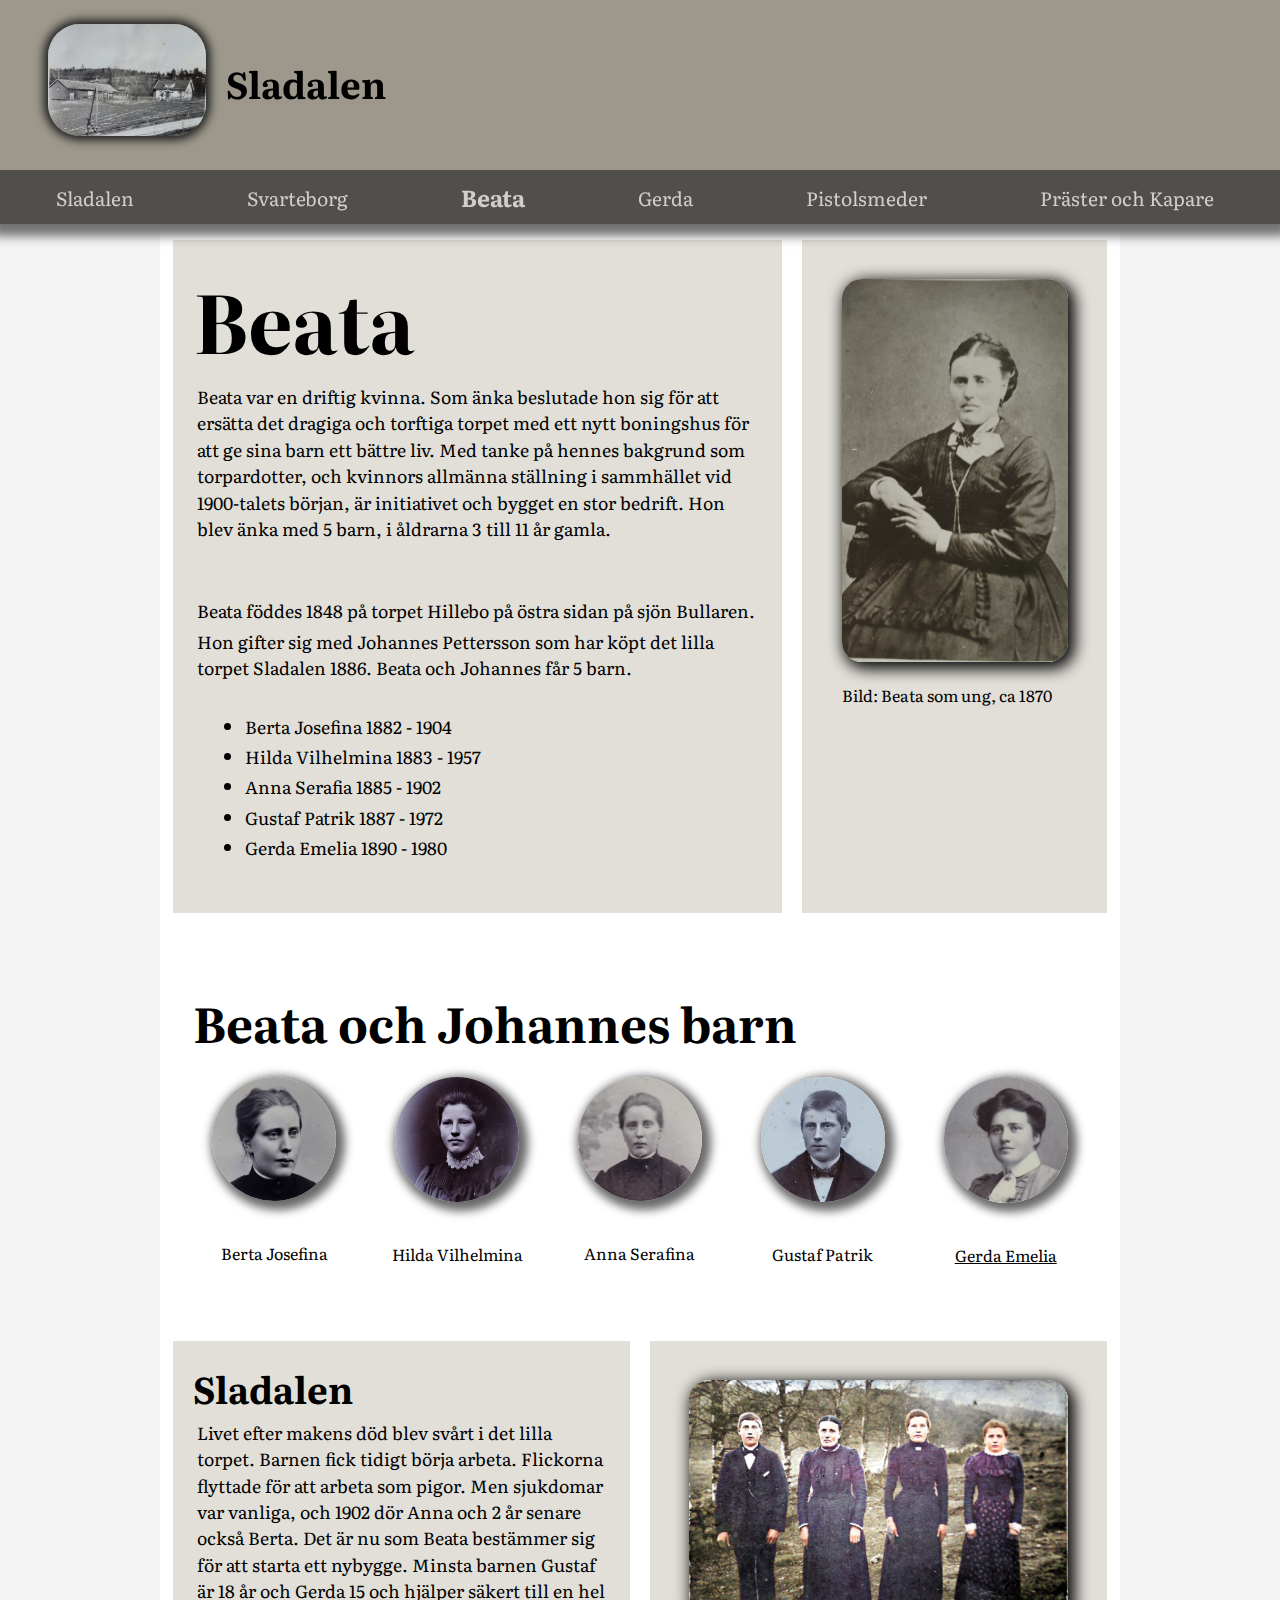
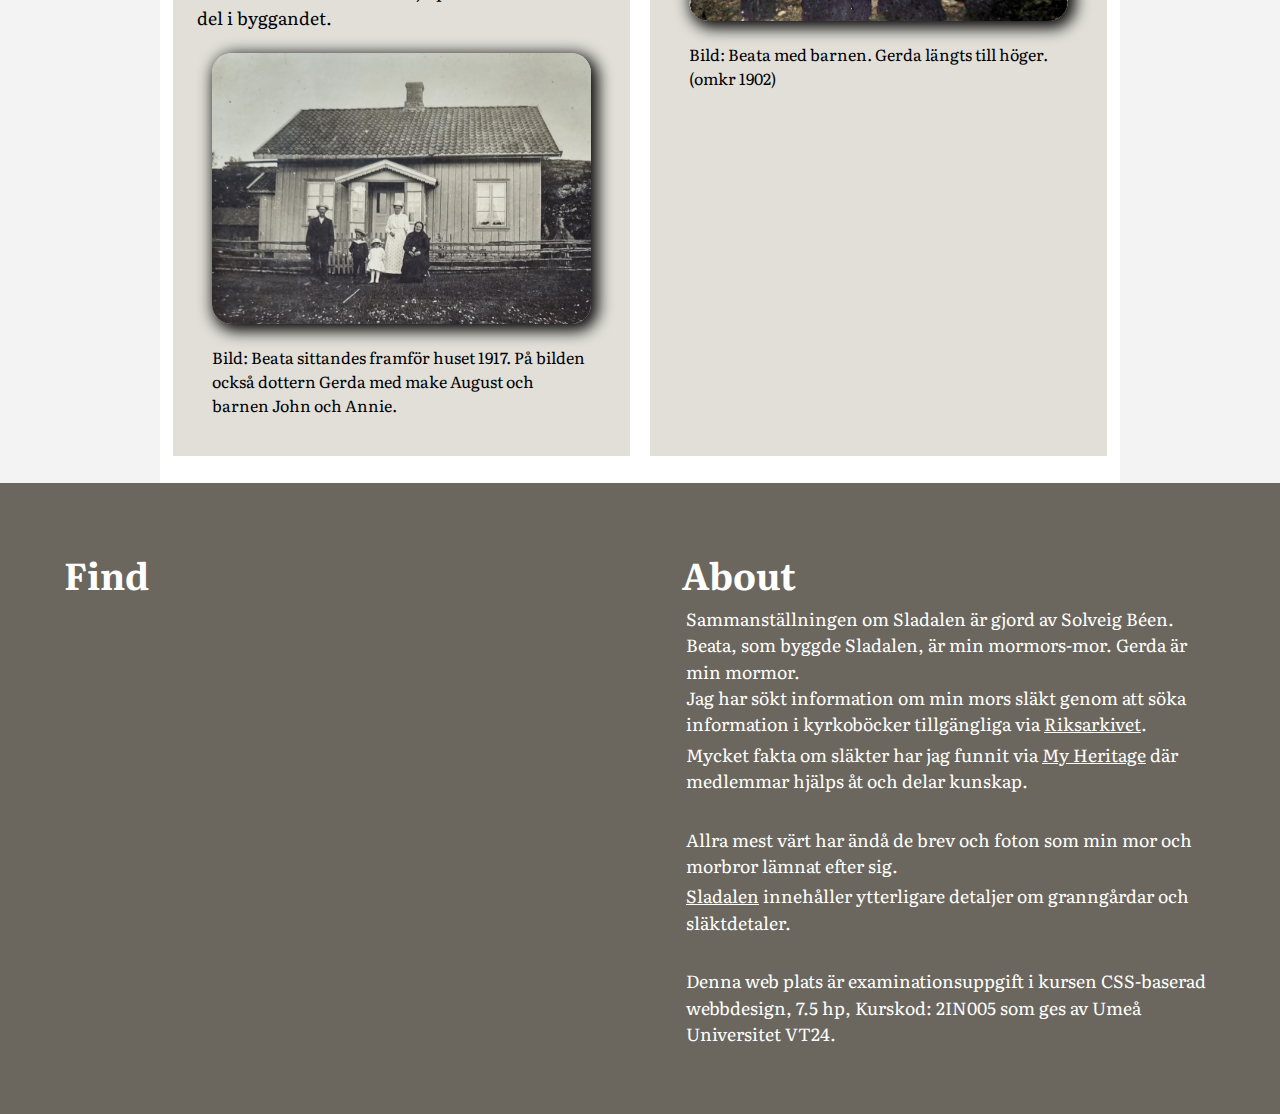
==== commit c8fab2ad: "div rättningar, + ankarlänkar" ====
--- a/Beata.html
+++ b/Beata.html
@@ -178,7 +178,7 @@
               alt="sv/v foto Beata med barnen Gustaf, Anna och Gerda"
               class="image__element image__element--card-style" />
             <figcaption class="font--black">
-              Bild: Beata med barnen. Gerda längts till höger.
+              Bild: Beata med barnen. Gerda längts till höger.(omkr 1902)
             </figcaption>
           </figure>
         </article>
--- a/style.css
+++ b/style.css
@@ -13,7 +13,7 @@
 
 /*Common Font-styles */
 .font--h1 {
-  font-size: 2rem;
+  font-size: 3rem;
   @media screen and (min-width: 768px) {
     font-size: 5rem;
   }
@@ -38,7 +38,7 @@
   line-height: 150%;
   margin: 4px;
   @media screen and (min-width: 768px) {
-    font-size: 1.1rem;
+    font-size: 1.1em;
   }
 }
 
@@ -60,18 +60,17 @@
 }
 
 .list_element {
-  margin: 2rem 3rem;
+  margin: 2em 3em;
 }
 
 .figure__wrapper {
-  padding: 1.2rem;
+  padding: 1.2em;
 }
 
 .image__element {
-  max-width: 100%;
-  height: auto;
-  display: block;
-  margin-bottom: 3vh;
+  max-inline-size: 100%;
+  block-size: auto;
+  margin-bottom: 1em;
 }
 
 .image__element--card-style {
@@ -84,13 +83,13 @@
 }
 
 .image__element--circle {
-  border-radius: 50rem;
+  border-radius: 50em;
   box-shadow: 4px 4px 10px 5px rgb(105, 105, 105);
 }
 
 .logo {
-  margin-left: 2rem;
-  padding: 1.5rem;
+  margin-left: 1.5em;
+  padding: 1.5em;
   display: flex;
   flex-direction: column;
   align-items: center;
@@ -101,13 +100,19 @@
   }
 }
 .logo__img {
-  height: 6rem;
-  border-radius: 2rem;
+  height: 6em;
+  border-radius: 2em;
   box-shadow: 0px 0px 10px 4px rgb(25, 27, 27);
   @media screen and (min-width: 768px) {
-    height: 7rem;
-    border-radius: 3rem;
-  }
+    height: 7em;
+
+    transition: box-shadow 4000ms;
+  }
+}
+
+.logo__img:hover {
+  box-shadow: 0px 0px 20px 5px rgb(228, 222, 211);
+  transition: box-shadow 500ms;
 }
 
 .image__element--embedded {
@@ -117,19 +122,21 @@
 /* Web Page structure */
 
 #content-container {
-  max-width: 95vw;
+  max-width: 100vw;
   margin: 0 auto;
+  position: relative;
 }
 
 /*   Header   */
 
 .header__layout--large {
-  background-image: url("images/Sladalen4.jpg");
-  background-size: cover;
+  /*background-image: url("images/Sladalen4.jpg");
+  background-size: cover;*/
   height: 25vh;
   width: 100%;
   display: flex;
   justify-content: space-between;
+  /*position: fixed;*/
   @media screen and (min-width: 768px) {
     height: 50vh;
     flex-direction: column;
@@ -137,8 +144,10 @@
   }
 }
 
+
+
 .header__layout--narrow {
-  background-color: #7d7d7d;
+  background-color: #9d988b;
   height: 10rem;
   width: 100%;
   display: flex;
@@ -160,12 +169,19 @@
   @media screen and (min-width: 768px) {
     border-radius: 20px;
     padding: 0rem 4rem;
+    transition: 2s;
+    &:hover {
+      letter-spacing: 10px;
+      transform: scale(1.3);
+      transition: 1000ms cubic-bezier(0.175, 0.885, 0.32, 1.275);
+    }
   }
 }
 
 /*navigation menu */
 .nav__container {
-  background-color: #1c1c1c;
+  z-index: 4;
+  background-color: #2e2e2eae;
   padding: 5px 0px 10px 10px;
   @media screen and (min-width: 768px) {
     background-color: #2e2e2eae;
@@ -216,8 +232,10 @@
   padding: 3vh 1vw;
   width: 100%;
   margin: auto;
-  @media screen and (min-width: 768px) {
-    width: 80%;
+
+  @media screen and (min-width: 768px) {
+    width: 75%;
+
     padding: 3vh 1vw;
   }
 }
@@ -235,10 +253,12 @@
   gap: 10px;
   grid-template-columns: 1fr;
   grid-auto-rows: 30vh;
+  padding-top: 26vh;
   @media screen and (min-width: 768px) {
     grid-template-columns: 1fr 1fr;
     grid-auto-rows: 40vh;
     gap: 20px;
+    padding-top: 54vh;
   }
 }
 
@@ -318,6 +338,7 @@
   padding: 1rem;
   transition: 1s ease; /* Adding transition for smooth effect */
   justify-self: center;
+  z-index: 4;
 }
 
 .title-container:hover {
@@ -336,7 +357,7 @@
 }
 
 .section__container--grey-layout {
-  background-color: rgb(216, 224, 225);
+  background-color: rgb(225, 223, 216);
   padding: 20px;
   @media screen and (min-width: 768px) {
     padding: 20px;
@@ -345,7 +366,7 @@
 
 /* Footer */
 .footer--style {
-  background-color: rgb(45, 44, 44);
+  background-color: #6b675e;
   padding: 1rem;
   @media screen and (min-width: 768px) {
     padding: 2rem;
@@ -390,3 +411,13 @@
 #kapare {
   background-image: url("images/ölmevallakyrka.jpg");
 }
+
+/*för att kompensera fixed header när ankarlänken scrollar.*/
+#ChristinaDahl:target,
+#GertAntonsson:target,
+#JohnAntonsson:target {
+  scroll-margin-top: 12rem;
+   @media screen and (min-width: 768px) {
+    scroll-margin-top: 17rem;
+  }
+}
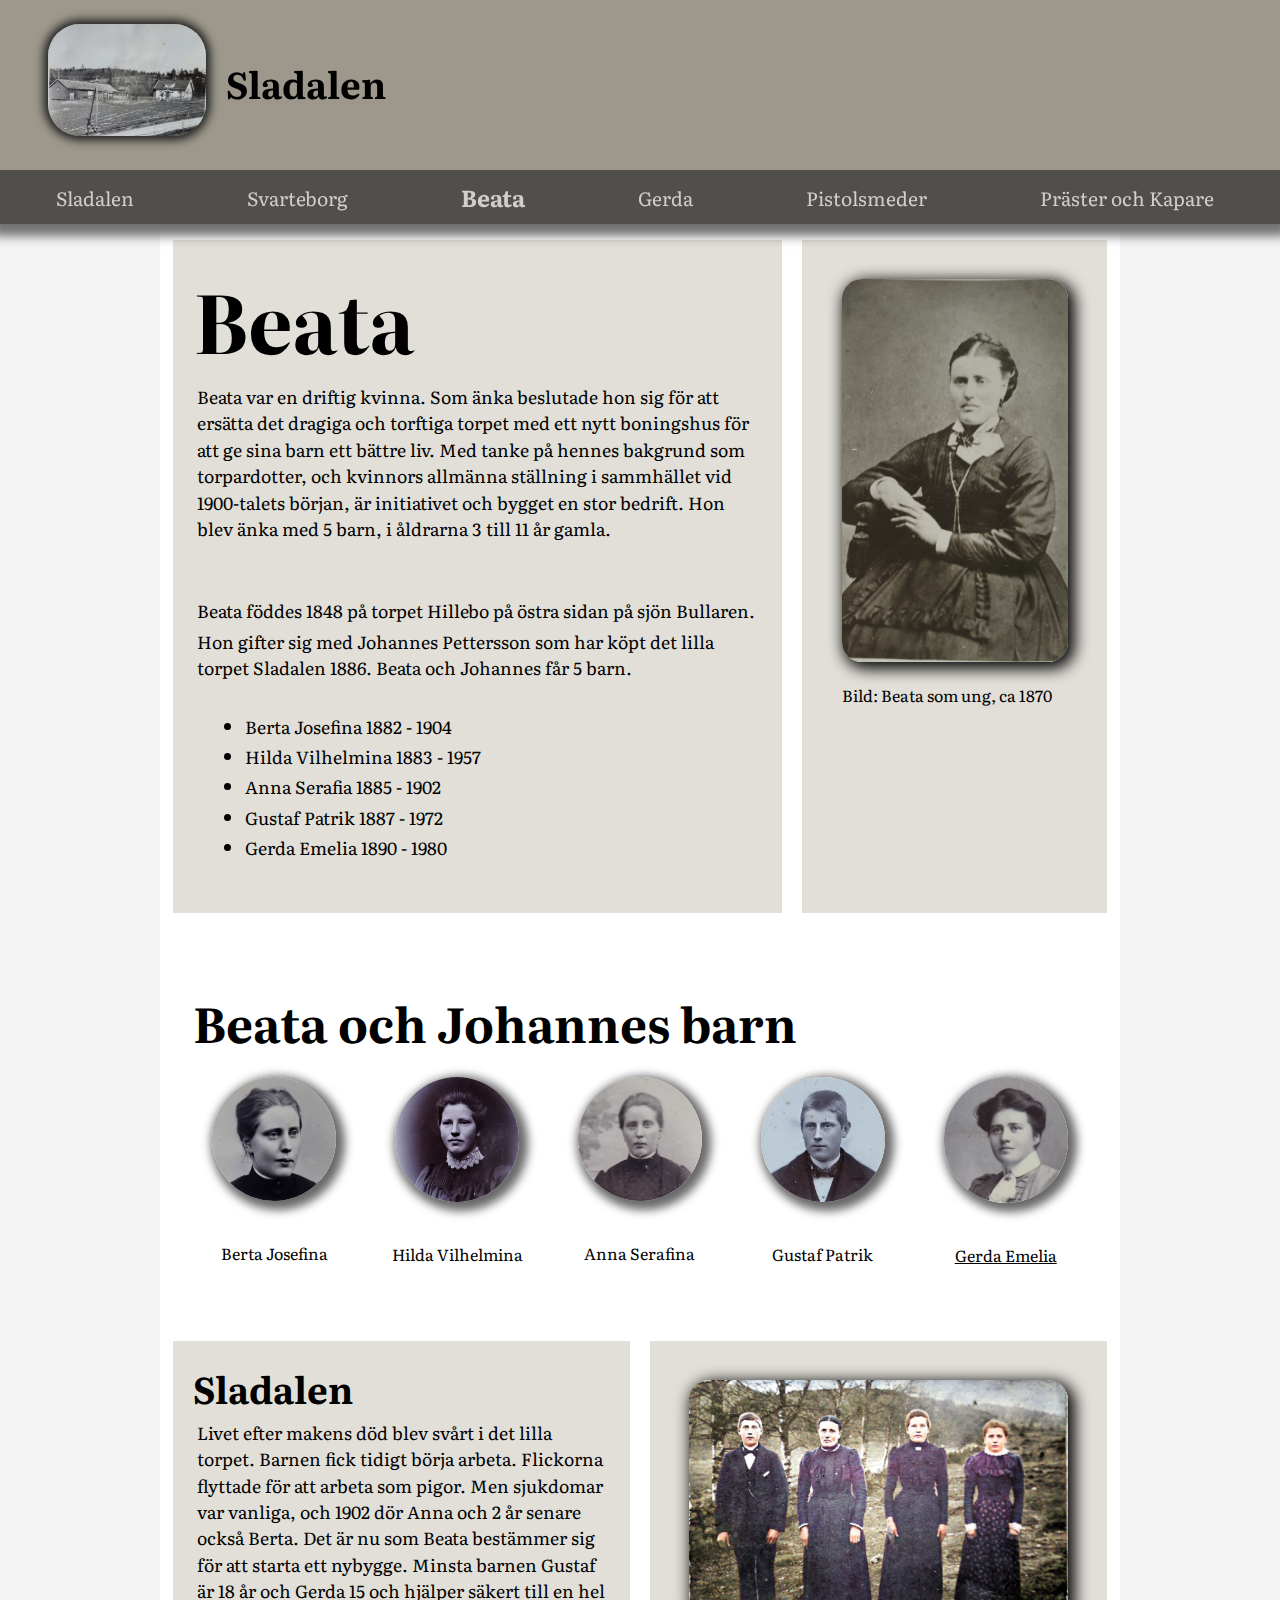
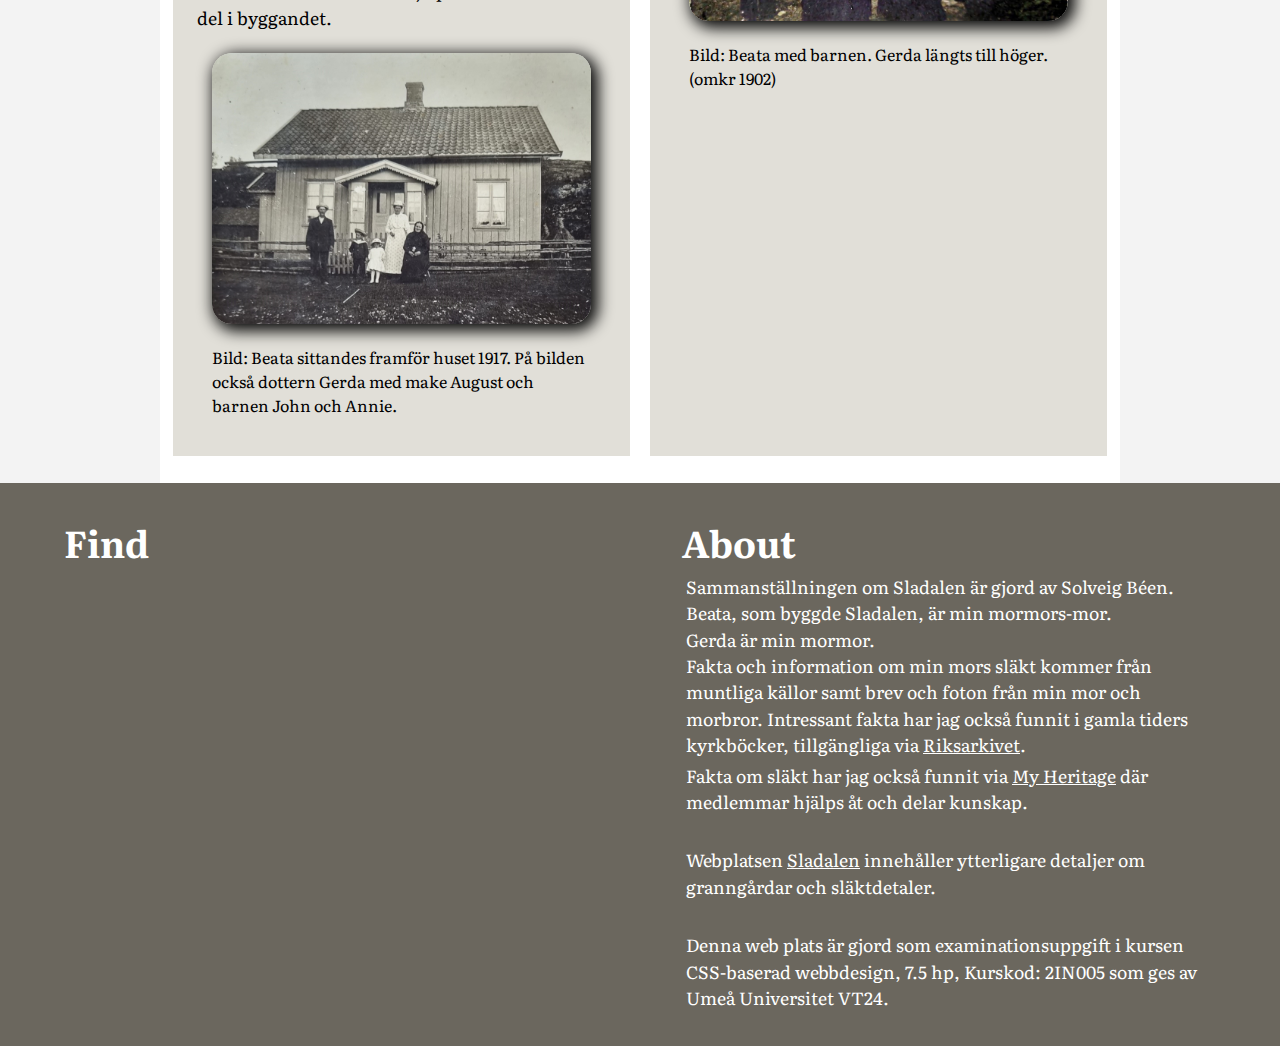
==== commit 753ba8b0: "små ändringar" ====
--- a/Beata.html
+++ b/Beata.html
@@ -19,7 +19,6 @@
       rel="stylesheet" />
   </head>
   <body>
-    <div id="content-container">
       <header class="header__layout header__layout--narrow">
         <div class="logo">
           <a href="./index.html">
@@ -189,36 +188,35 @@
           <h3 class="font--h3 font--white">Find</h3>
           <iframe
             src="https://www.google.com/maps/embed?pb=!1m18!1m12!1m3!1d19124.78652272703!2d11.59828302241227!3d58.55956154463955!2m3!1f0!2f0!3f0!3m2!1i1024!2i768!4f13.1!3m3!1m2!1s0x4645ab4264852eb9%3A0x27697c1efc4f1403!2sSLADALEN%2011%2C%20450%2052%20Dingle!5e0!3m2!1sen!2sse!4v1706273907176!5m2!1sen!2sse"
-            title=" "
             class="footer__map--style"
             allowfullscreen=""
             loading="lazy"
+            title=""
             referrerpolicy="no-referrer-when-downgrade"></iframe>
         </div>
         <div class="footer__wrapper--layout col-2">
           <h3 class="font--h3 font--white">About</h3>
           <p class="font--text font--white">
-            Sammanställningen om Sladalen är gjord av Solveig Béen. Beata, som
-            byggde Sladalen, är min mormors-mor. Gerda är min mormor. <br />Jag
-            har sökt information om min mors släkt genom att söka information i
-            kyrkoböcker tillgängliga via
+            Sammanställningen om Sladalen är gjord av Solveig Béen. <br />Beata,
+            som byggde Sladalen, är min mormors-mor.<br />
+            Gerda är min mormor. <br />Fakta och information om min mors släkt
+            kommer från muntliga källor samt brev och foton från min mor och morbror. Intressant fakta har jag också funnit i
+            gamla tiders kyrkböcker,
+            tillgängliga via
             <a class="font--white" href="https://riksarkivet.se/start"
               >Riksarkivet</a
             >.<br />
           </p>
           <p class="font--text font--white">
-            Mycket fakta om släkter har jag funnit via
+            Fakta om släkt har jag också funnit via
             <a class="font--white" href="https://www.myheritage.se/"
               >My Heritage</a
             >
             där medlemmar hjälps åt och delar kunskap.
           </p>
           <br />
-          <p class="font--text font--white">
-            Allra mest värt har ändå de brev och foton som min mor och morbror
-            lämnat efter sig.
-          </p>
-          <p class="font--text font--white">
+         
+          <p class="font--text font--white">Webplatsen 
             <a class="font--white" href="https://sladalen.wordpress.com/"
               >Sladalen</a
             >
@@ -226,12 +224,10 @@
           </p>
           <br />
           <p class="font--text font--white">
-            Denna web plats är examinationsuppgift i kursen CSS-baserad
-            webbdesign, 7.5 hp, Kurskod: 2IN005 som ges av Umeå Universitet
-            VT24.
+            Denna web plats är gjord som examinationsuppgift i kursen CSS-baserad
+            webbdesign, 7.5 hp, Kurskod: 2IN005 som ges av Umeå Universitet VT24.
           </p>
         </div>
       </footer>
-    </div>
   </body>
 </html>
--- a/style.css
+++ b/style.css
@@ -119,15 +119,13 @@
   float: right;
 }
 
-/* Web Page structure */
+/* Index-page */
 
 #content-container {
   max-width: 100vw;
   margin: 0 auto;
   position: relative;
 }
-
-/*   Header   */
 
 .header__layout--large {
   /*background-image: url("images/Sladalen4.jpg");
@@ -143,25 +141,6 @@
     justify-content: space-between;
   }
 }
-
-
-
-.header__layout--narrow {
-  background-color: #9d988b;
-  height: 10rem;
-  width: 100%;
-  display: flex;
-  justify-content: space-between;
-  position: fixed;
-  left: 0;
-  box-shadow: 0px 4px 10px 8px rgb(113, 113, 113);
-  @media screen and (min-width: 768px) {
-    height: 14rem;
-    flex-direction: column;
-    align-items: flex-start; /* Center align horizontally and vertically */
-  }
-}
-
 /*index page */
 .header-title {
   margin: auto;
@@ -178,6 +157,25 @@
   }
 }
 
+/*Header for content page */
+.header__layout--narrow {
+  background-color: #9d988b;
+  height: 10rem;
+  width: 100%;
+  display: flex;
+  justify-content: space-between;
+  position: fixed;
+  left: 0;
+  box-shadow: 0px 4px 10px 8px rgb(113, 113, 113);
+  @media screen and (min-width: 768px) {
+    height: 14rem;
+    flex-direction: column;
+    align-items: flex-start; /* Center align horizontally and vertically */
+  }
+}
+
+
+
 /*navigation menu */
 .nav__container {
   z-index: 4;
@@ -232,14 +230,13 @@
   padding: 3vh 1vw;
   width: 100%;
   margin: auto;
-
   @media screen and (min-width: 768px) {
     width: 75%;
-
     padding: 3vh 1vw;
   }
 }
 
+/*content pages kompensera för fixed header*/
 .section__container--lower {
   padding-top: 11rem;
   @media screen and (min-width: 768px) {
@@ -327,7 +324,7 @@
   display: flex;
   align-items: center;
   justify-content: center;
-  /*transition:2s ease; /* Adding transition for smooth effect */
+  transition:3s ease; /* Adding transition for smooth effect */
   @media screen and (min-width: 768px) {
     border-radius: 20px;
     box-shadow: 4px 4px 10px 5px rgb(105, 105, 105);
@@ -369,15 +366,15 @@
   background-color: #6b675e;
   padding: 1rem;
   @media screen and (min-width: 768px) {
-    padding: 2rem;
+    padding: 1rem 2rem;
   }
 }
 .footer__wrapper--layout {
-  padding: 2rem;
+  padding: 1rem 2rem;
 }
 .footer__map--style {
   width: 100%;
-  height: 300px;
+  height: 40vh;
   border: 0;
   margin-top: 1rem;
 }
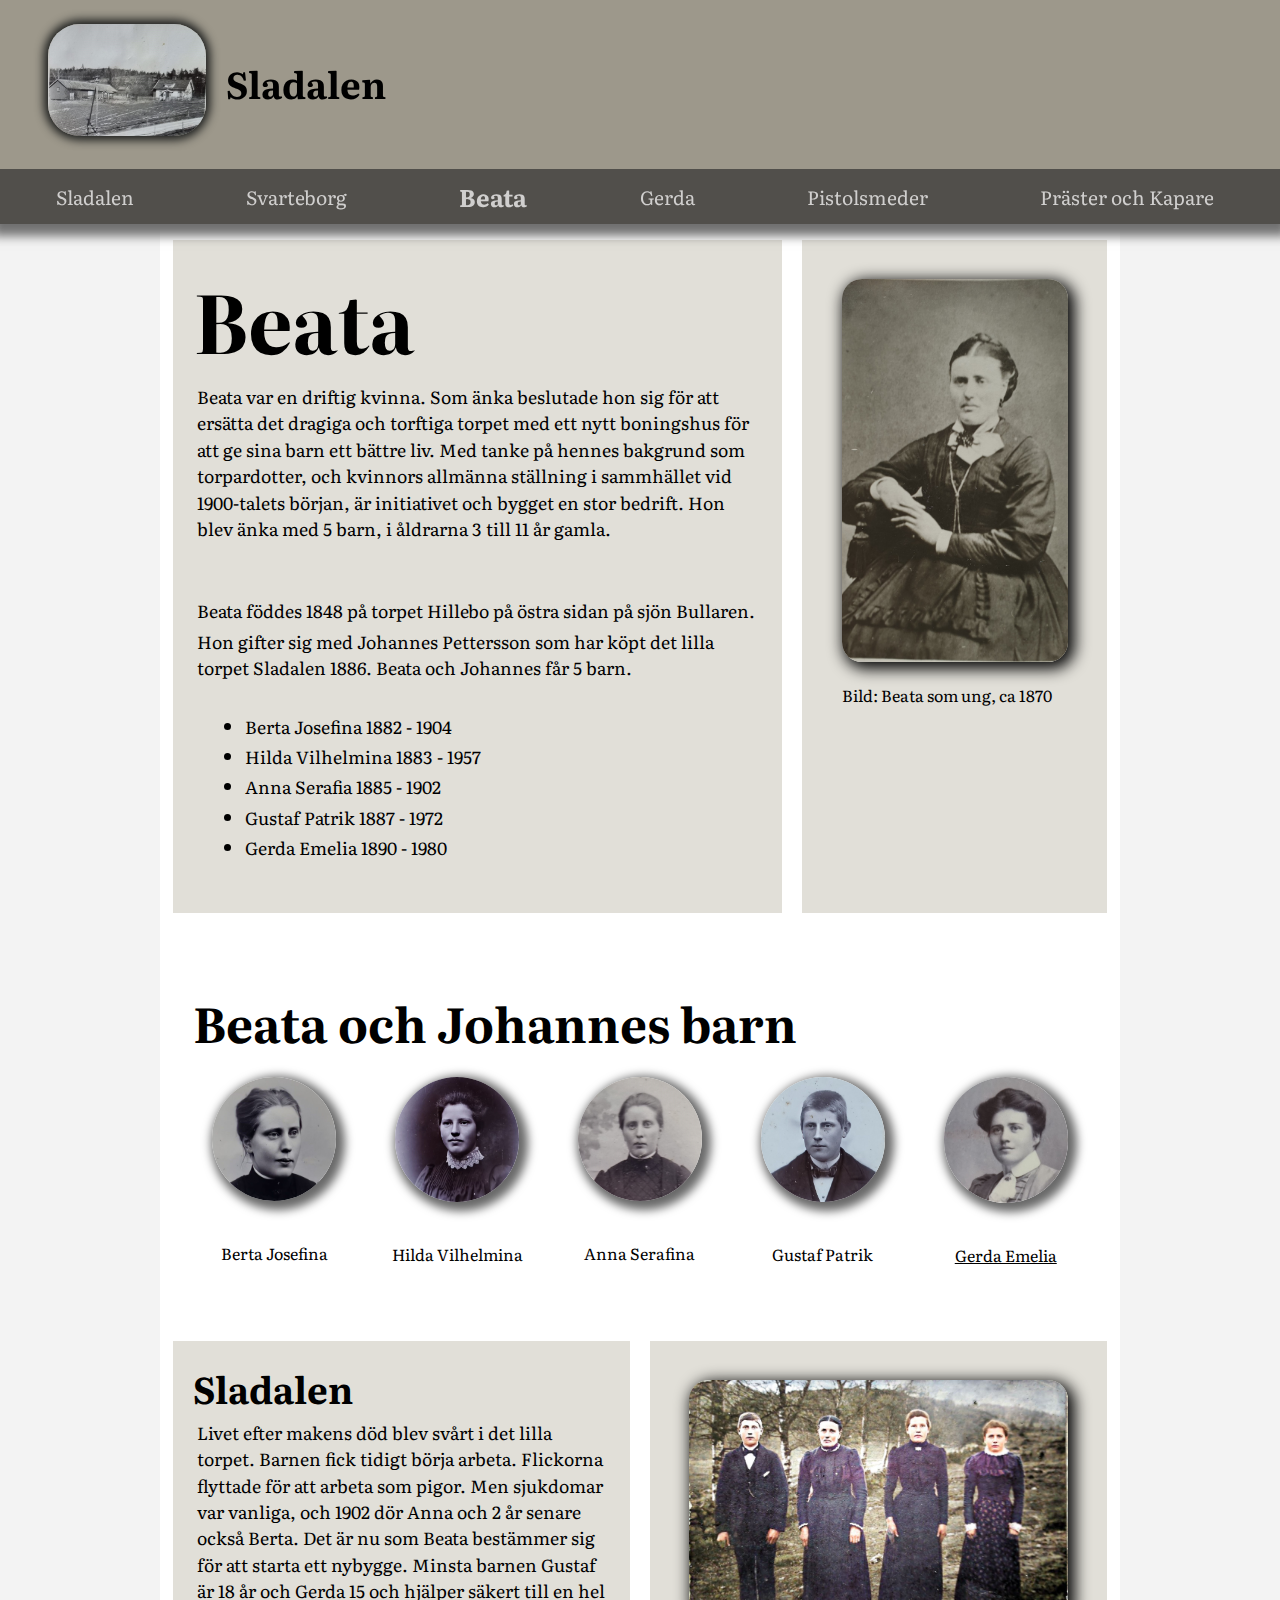
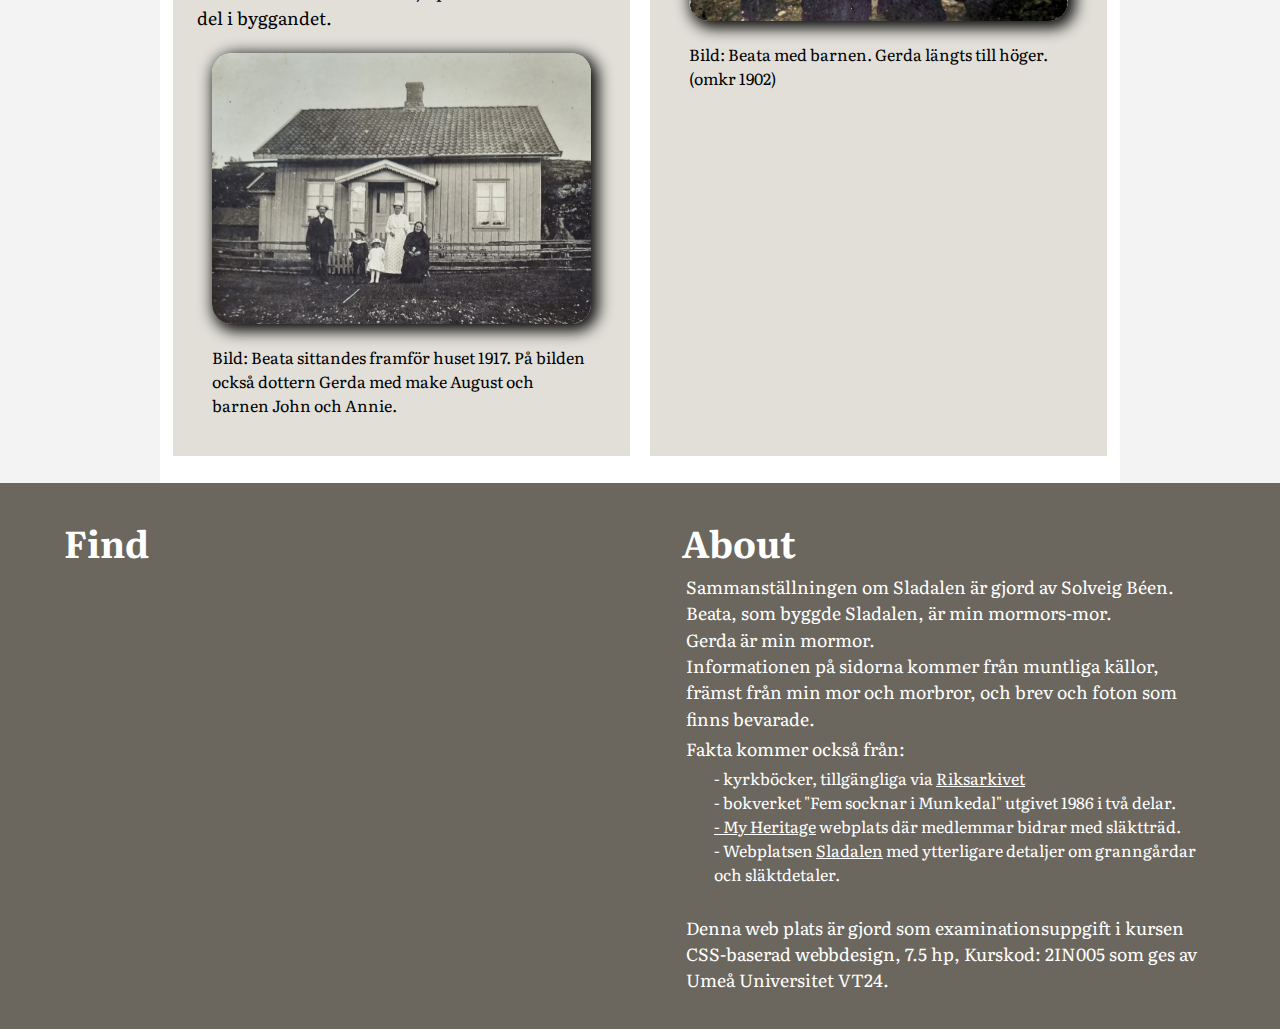
==== commit 56967dd1: "updated footer" ====
--- a/Beata.html
+++ b/Beata.html
@@ -199,29 +199,36 @@
           <p class="font--text font--white">
             Sammanställningen om Sladalen är gjord av Solveig Béen. <br />Beata,
             som byggde Sladalen, är min mormors-mor.<br />
-            Gerda är min mormor. <br />Fakta och information om min mors släkt
-            kommer från muntliga källor samt brev och foton från min mor och morbror. Intressant fakta har jag också funnit i
-            gamla tiders kyrkböcker,
-            tillgängliga via
-            <a class="font--white" href="https://riksarkivet.se/start"
-              >Riksarkivet</a
-            >.<br />
-          </p>
-          <p class="font--text font--white">
-            Fakta om släkt har jag också funnit via
-            <a class="font--white" href="https://www.myheritage.se/"
-              >My Heritage</a
-            >
-            där medlemmar hjälps åt och delar kunskap.
-          </p>
-          <br />
-         
-          <p class="font--text font--white">Webplatsen 
-            <a class="font--white" href="https://sladalen.wordpress.com/"
-              >Sladalen</a
-            >
-            innehåller ytterligare detaljer om granngårdar och släktdetaler.
-          </p>
+            Gerda är min mormor. <br />Informationen på sidorna kommer från
+            muntliga källor, främst från min mor och morbror, och brev och foton
+            som finns bevarade. <br />
+          </p>
+  
+          <p class="font--text font--white">Fakta kommer också från:</p>
+          <ul class="list_element-nodeco">
+            <li class="font--white">
+              - kyrkböcker, tillgängliga via
+              <a class="font--white" href="https://riksarkivet.se/start"
+                >Riksarkivet</a
+              >
+            </li>
+            <li class="font--white">
+              - bokverket "Fem socknar i Munkedal" utgivet 1986 i två delar.
+            </li>
+            <li class="font--white">
+              <a class="font--white" href="https://www.myheritage.se/"
+                >- My Heritage</a
+              >
+              webplats där medlemmar bidrar med släktträd.
+            </li>
+            <li class="font--white">
+              - Webplatsen
+              <a class="font--white" href="https://sladalen.wordpress.com/"
+                >Sladalen</a
+              >
+              med ytterligare detaljer om granngårdar och släktdetaler.
+            </li>
+          </ul>
           <br />
           <p class="font--text font--white">
             Denna web plats är gjord som examinationsuppgift i kursen CSS-baserad
--- a/style.css
+++ b/style.css
@@ -1,8 +1,16 @@
+:root{
+
+  --clr--primary: rgb(225, 223, 216);   /*content background*/
+  --clr-secondary:#9d988b;    /*header, card*/
+  --clr-accent:#6b675e;     /*footer*/
+  --ff-base: "Literata", serif;
+}
+
 * {
   padding: 0;
   margin: 0;
   box-sizing: border-box;
-  font-family: "Literata", serif;
+  font-family: var(--ff-base);
   color: rgb(0, 0, 0);
 }
 
@@ -47,7 +55,7 @@
 }
 
 .font--large {
-  font-size: 1.2em;
+  font-size: 1.25em;
   font-weight: bold;
 }
 
@@ -61,6 +69,11 @@
 
 .list_element {
   margin: 2em 3em;
+}
+
+.list_element-nodeco{
+ list-style:none;
+ margin-left:2rem; 
 }
 
 .figure__wrapper {
@@ -159,7 +172,7 @@
 
 /*Header for content page */
 .header__layout--narrow {
-  background-color: #9d988b;
+  background-color: var(--clr-secondary);
   height: 10rem;
   width: 100%;
   display: flex;
@@ -354,7 +367,7 @@
 }
 
 .section__container--grey-layout {
-  background-color: rgb(225, 223, 216);
+  background-color: var(--clr--primary);
   padding: 20px;
   @media screen and (min-width: 768px) {
     padding: 20px;
@@ -363,7 +376,7 @@
 
 /* Footer */
 .footer--style {
-  background-color: #6b675e;
+  background-color: var(--clr-accent);
   padding: 1rem;
   @media screen and (min-width: 768px) {
     padding: 1rem 2rem;
@@ -381,7 +394,7 @@
 
 /* Section Content Cards */
 #sladalen {
-  background-color: #b8b3af;
+  background-color: var(--clr-secondary) ;
   padding: 1rem;
   flex-direction: column;
   @media screen and (min-width: 768px) {
